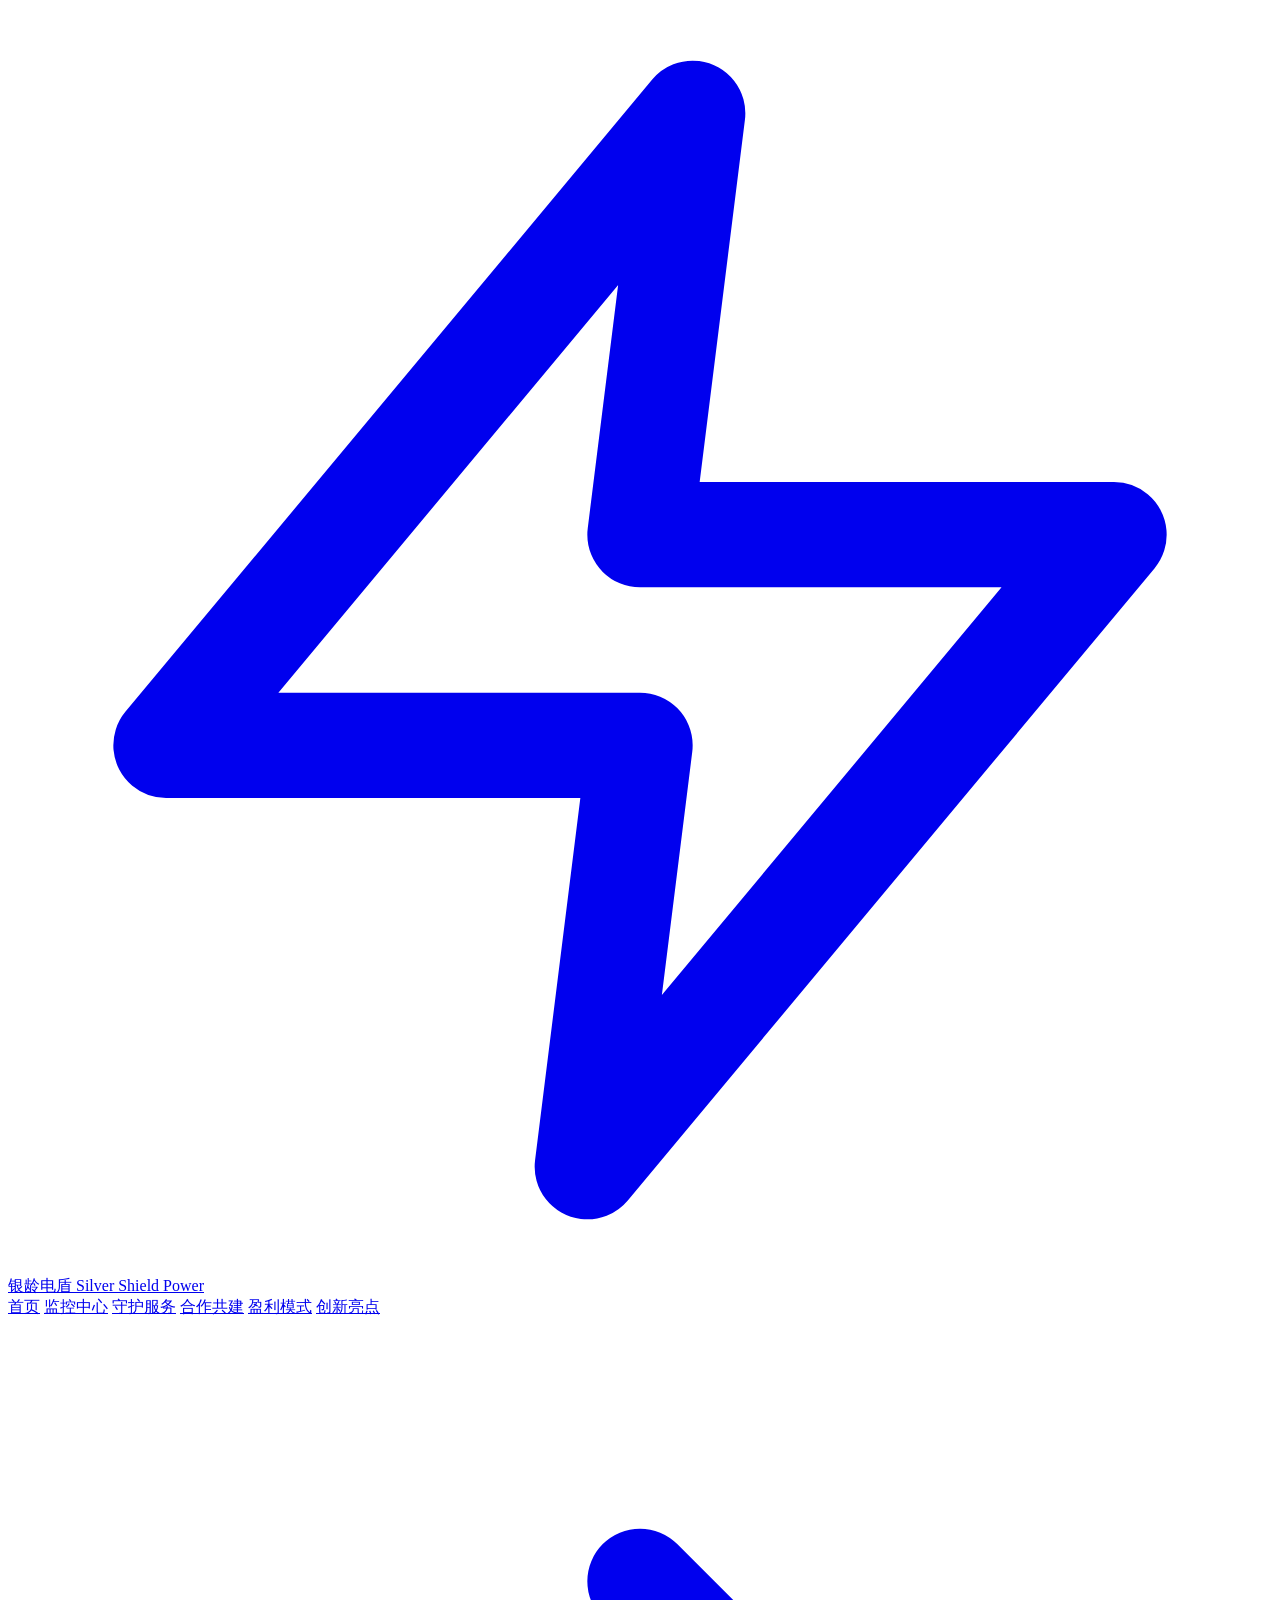
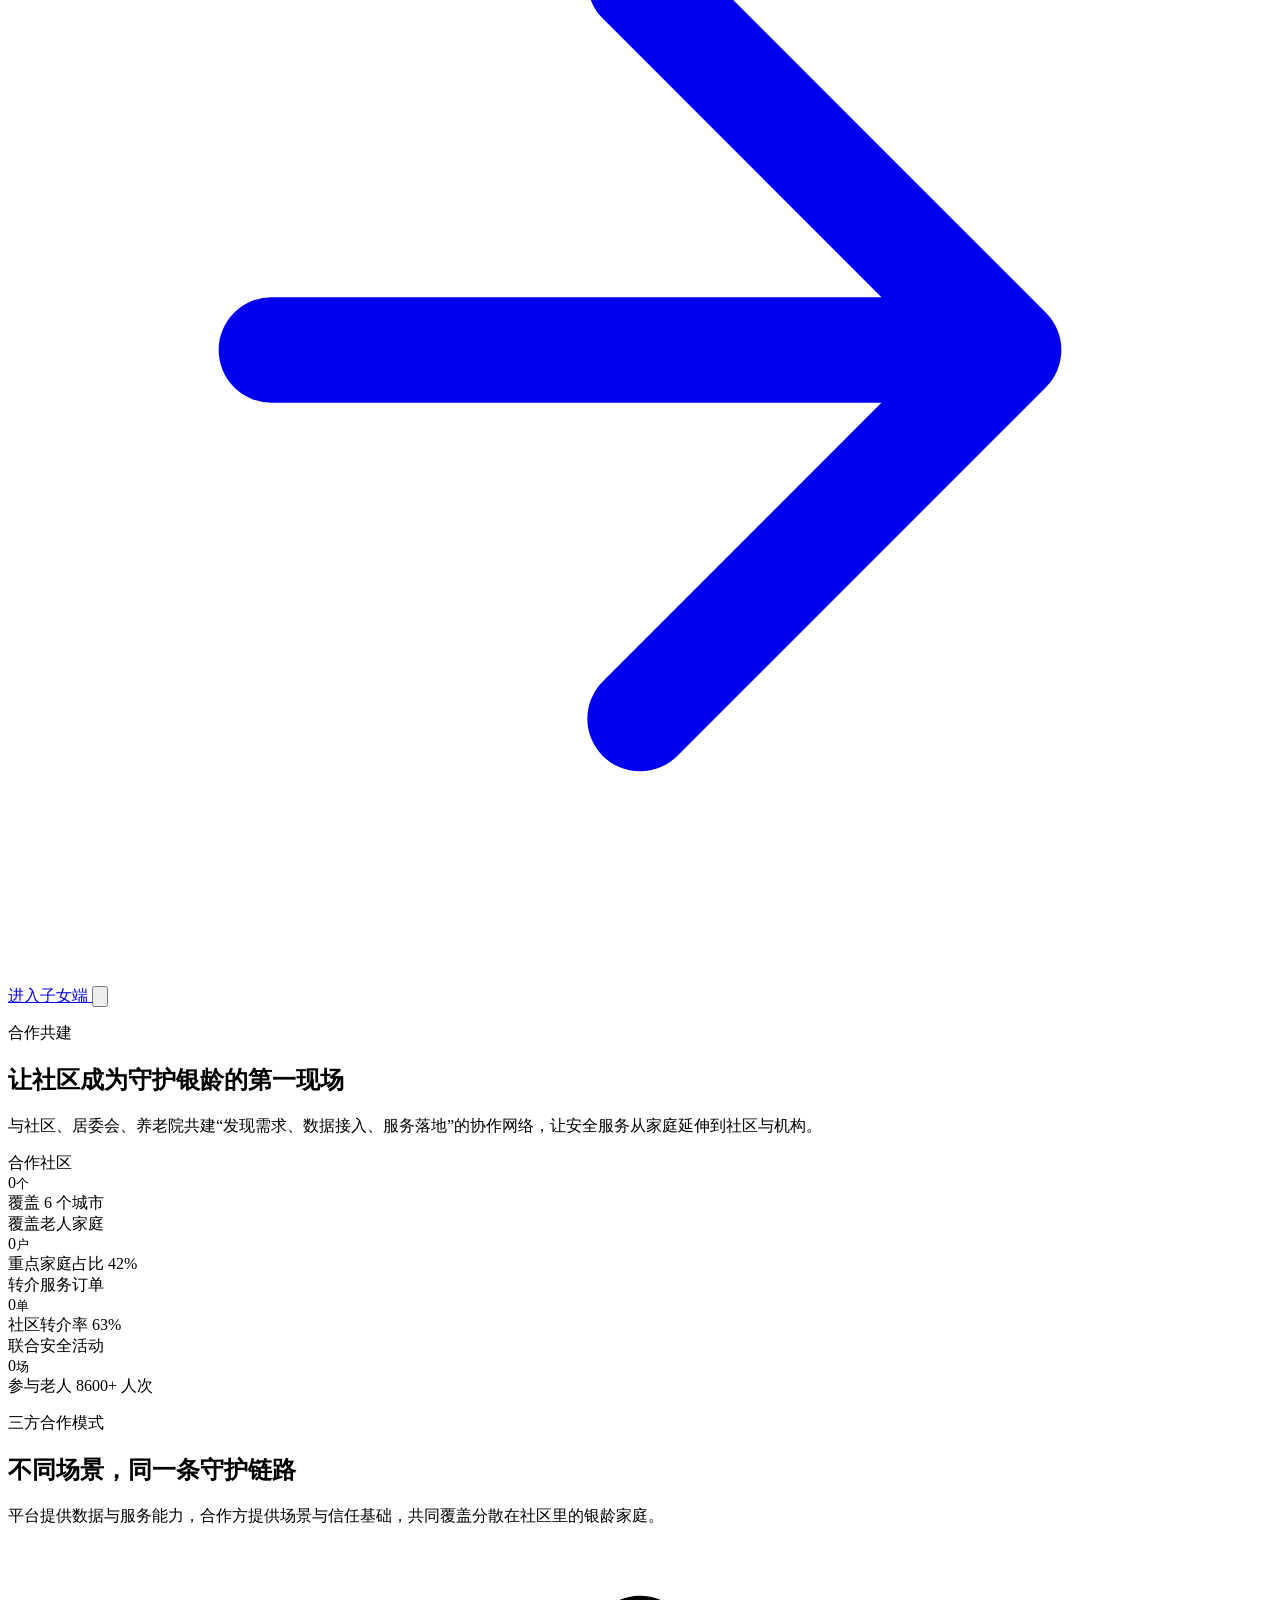
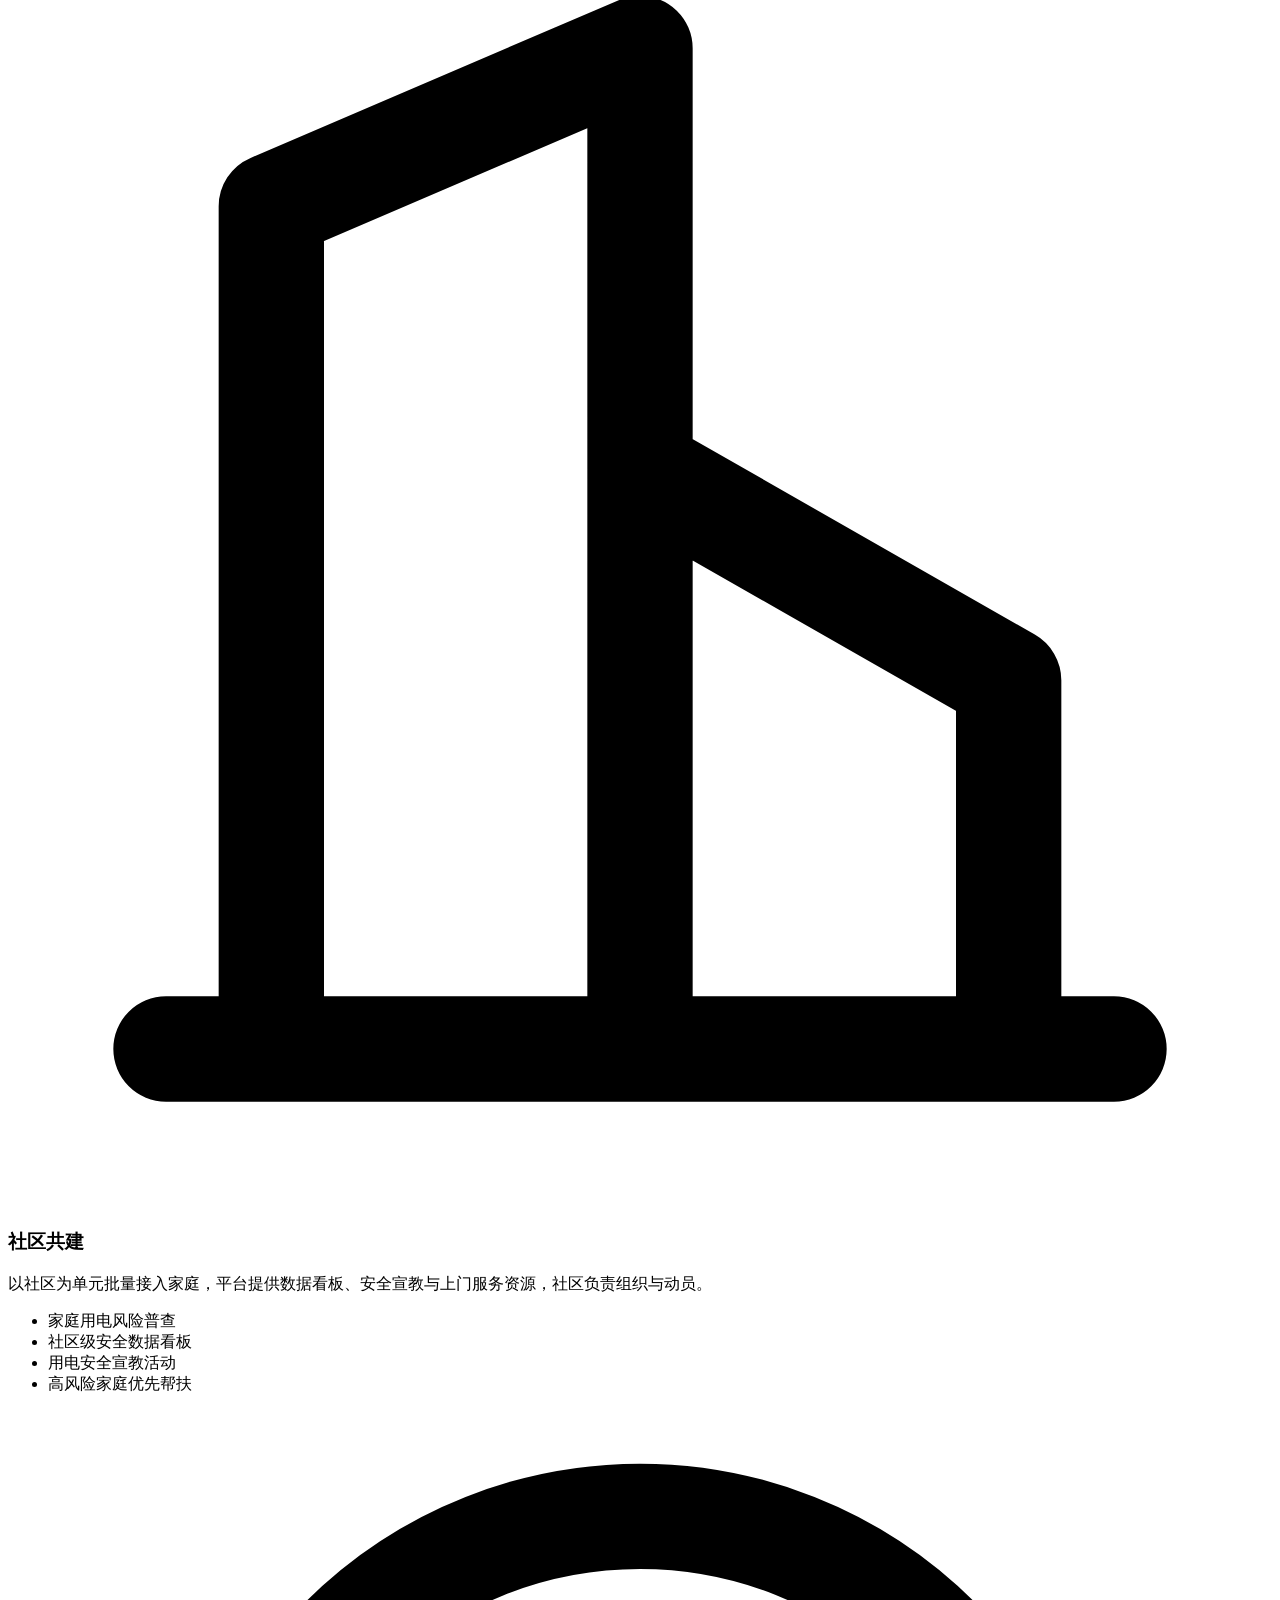
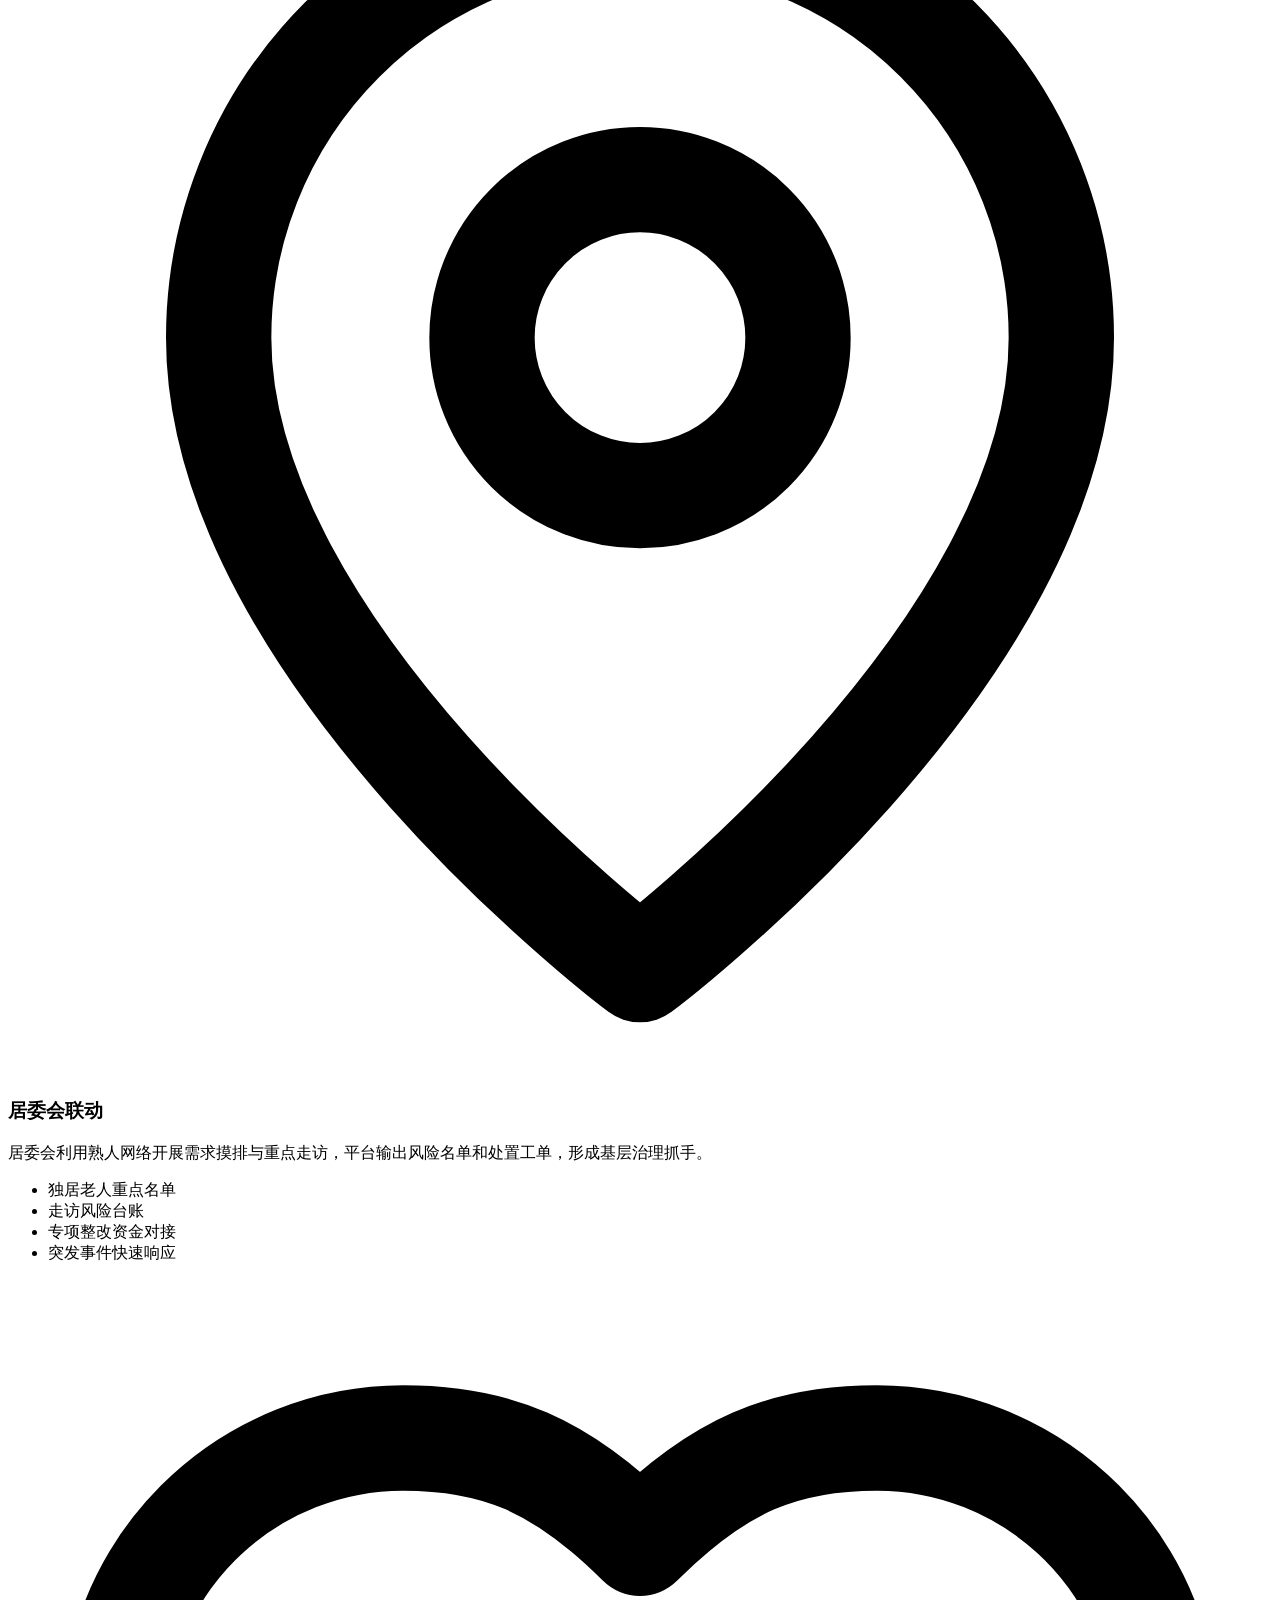
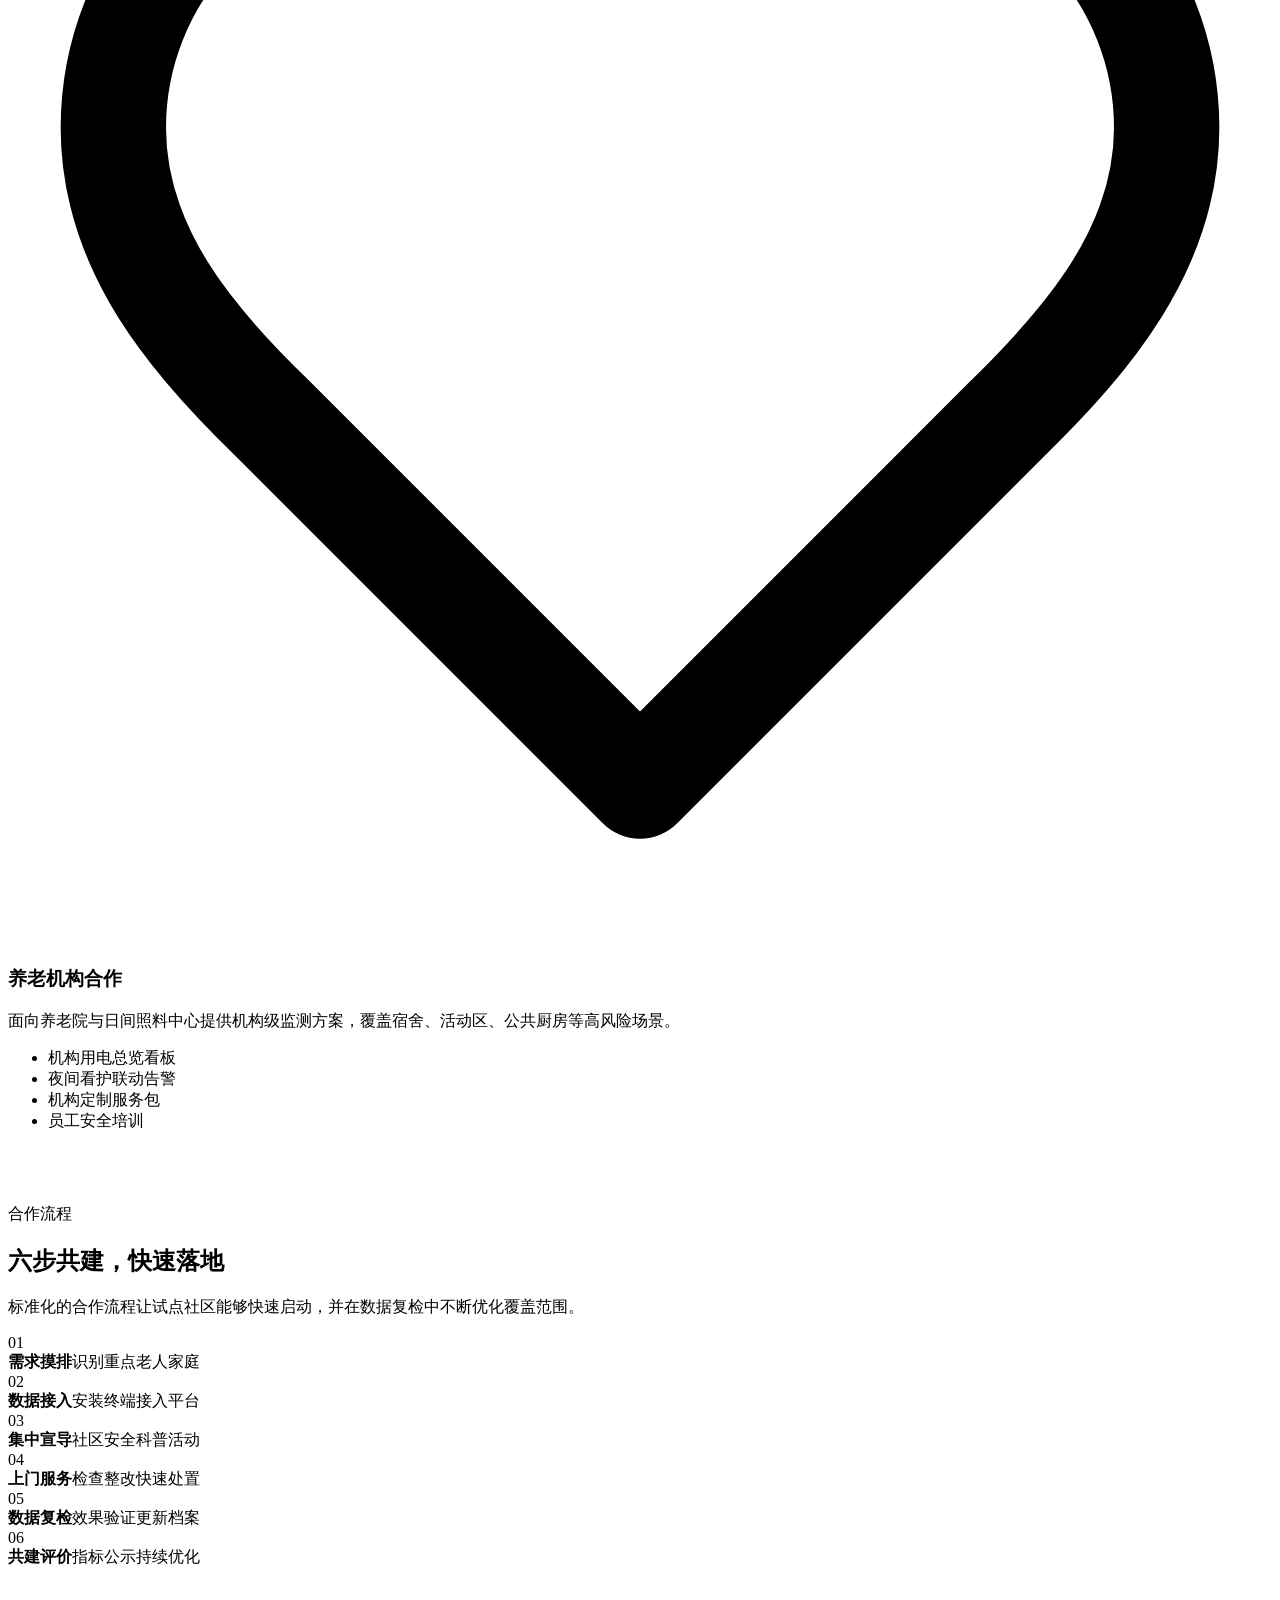
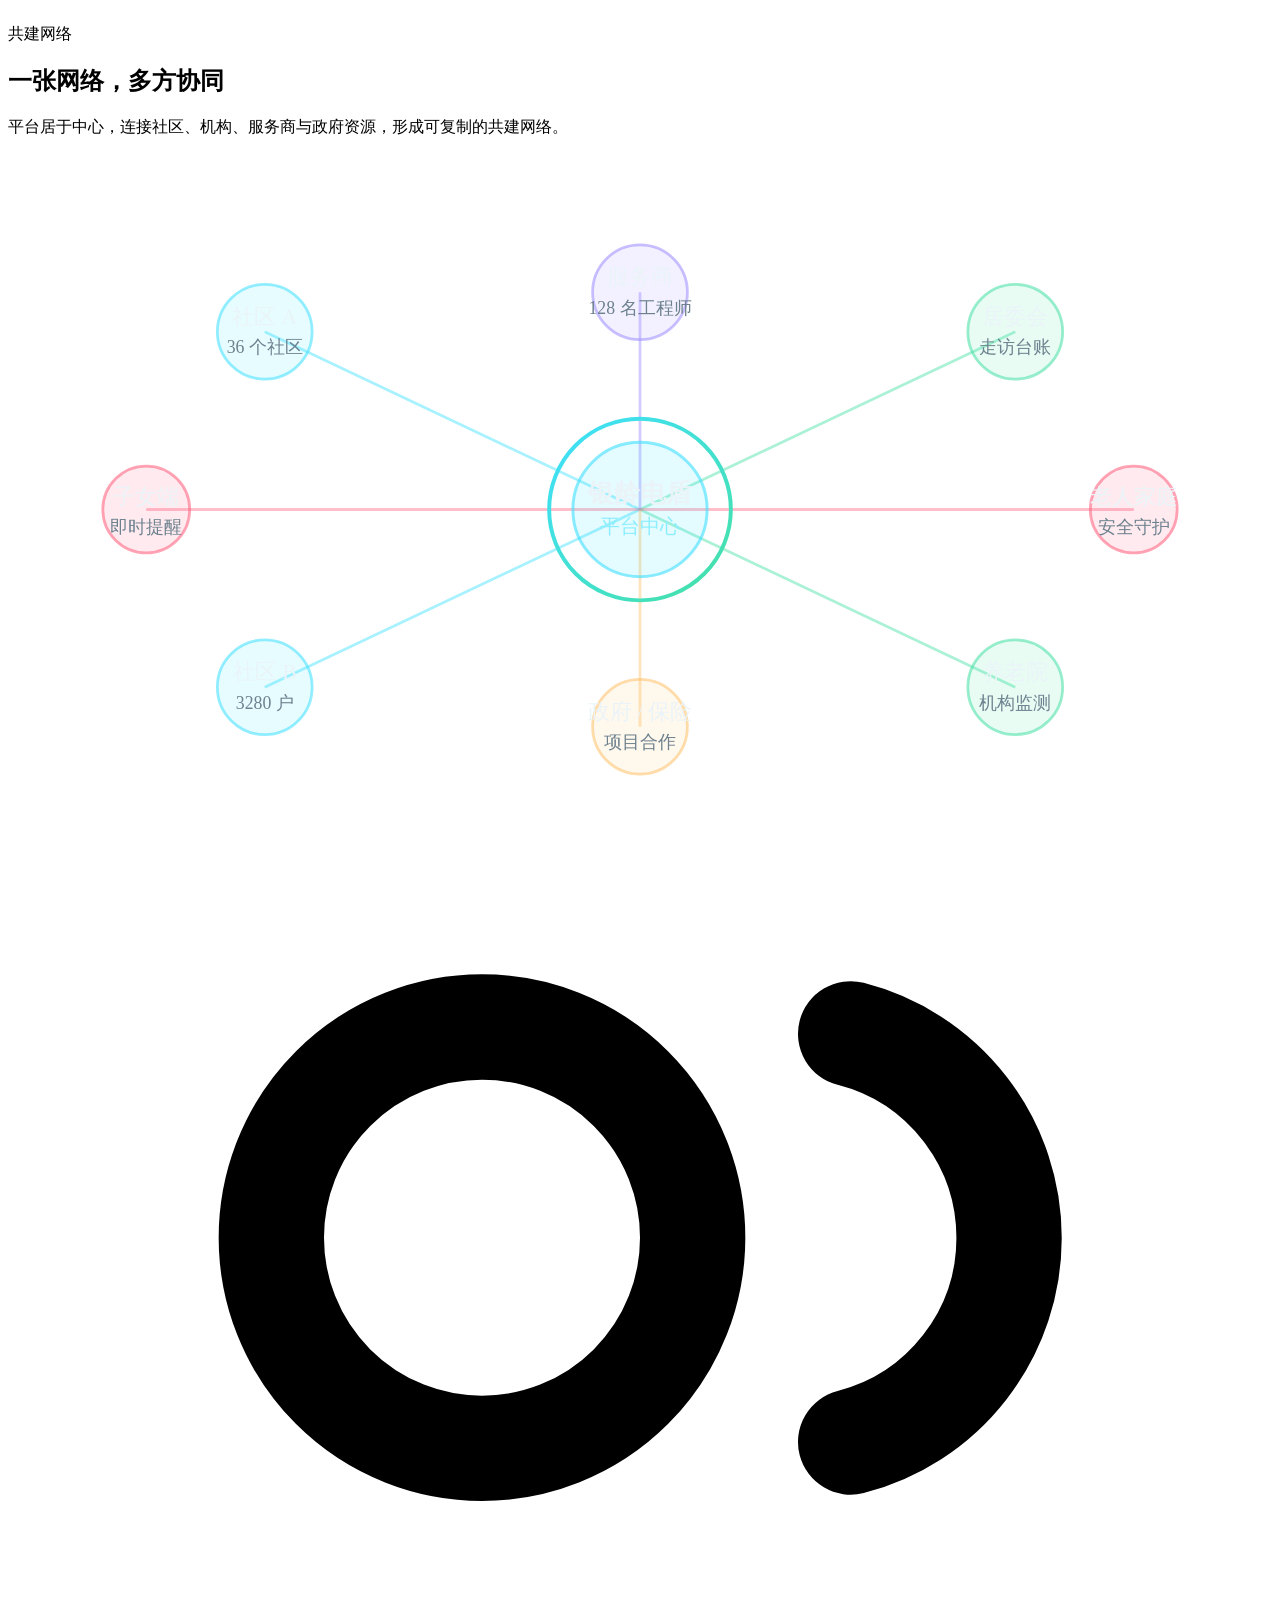
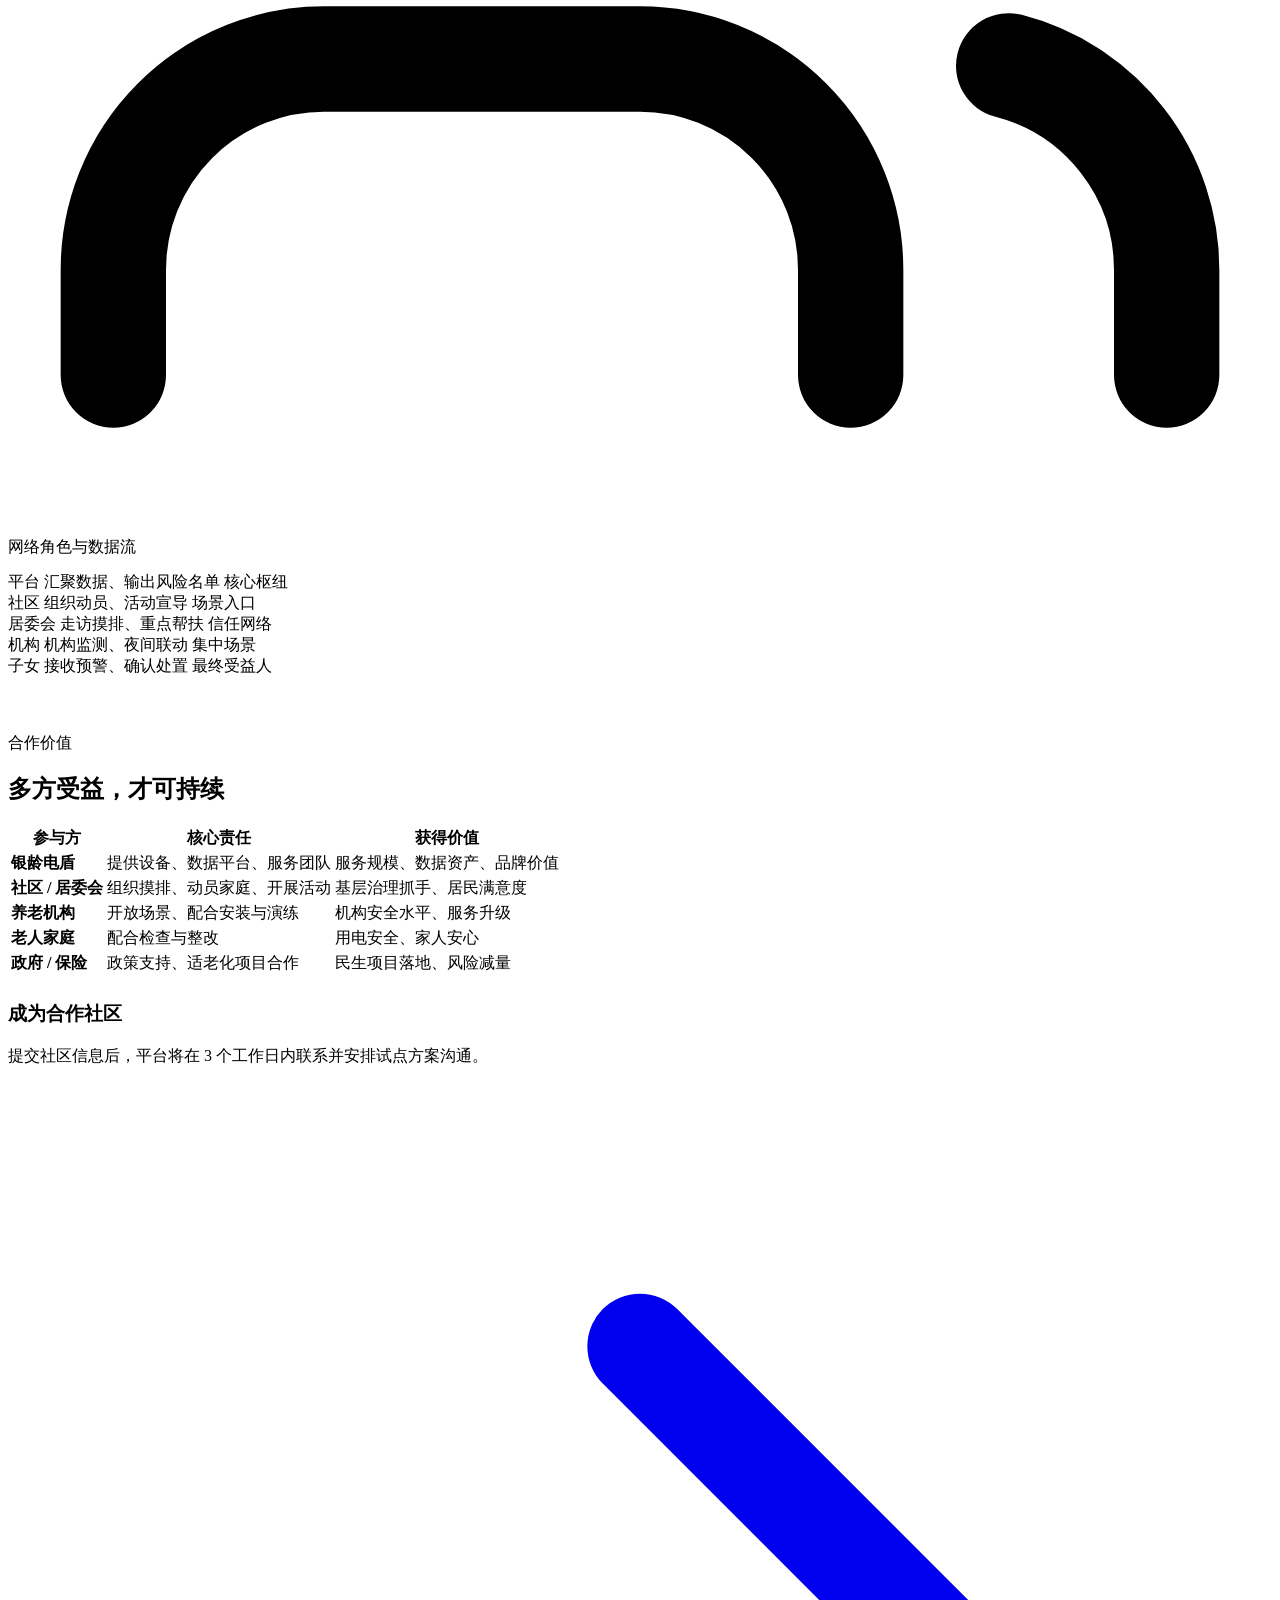
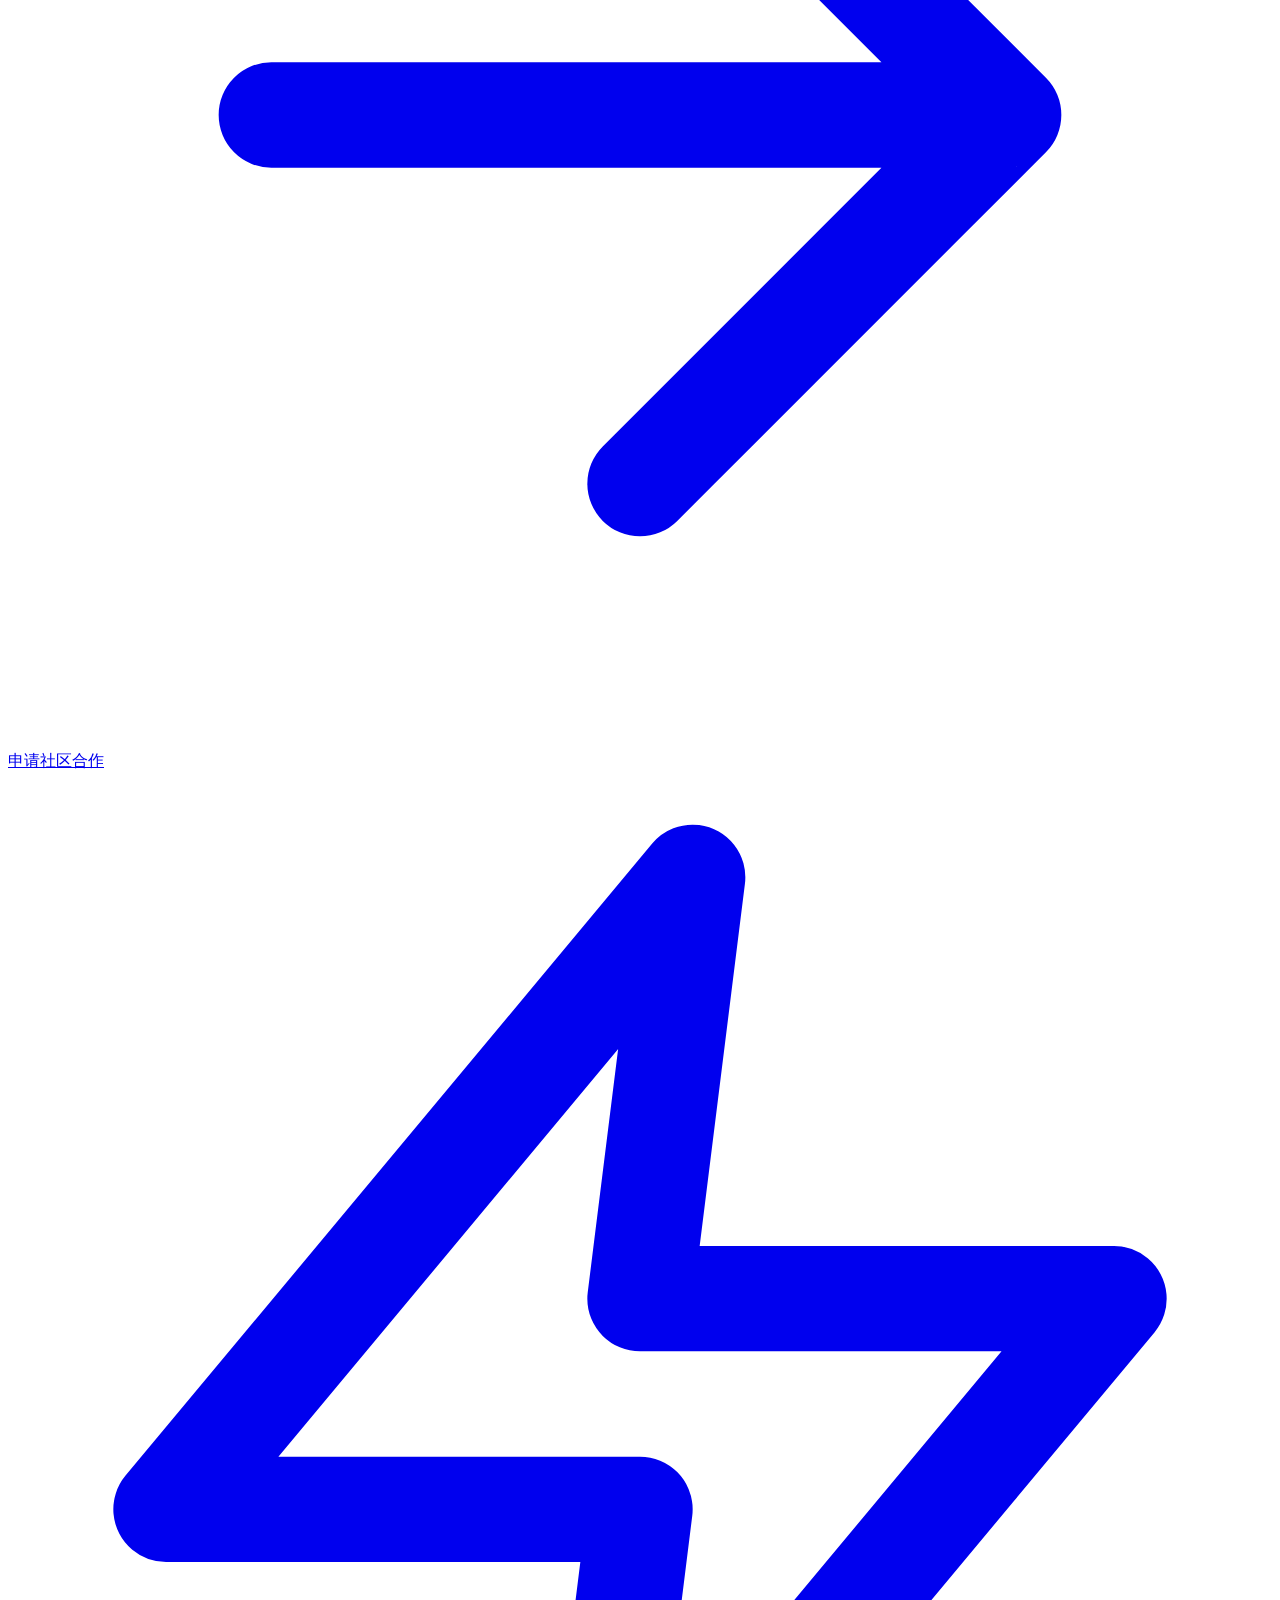
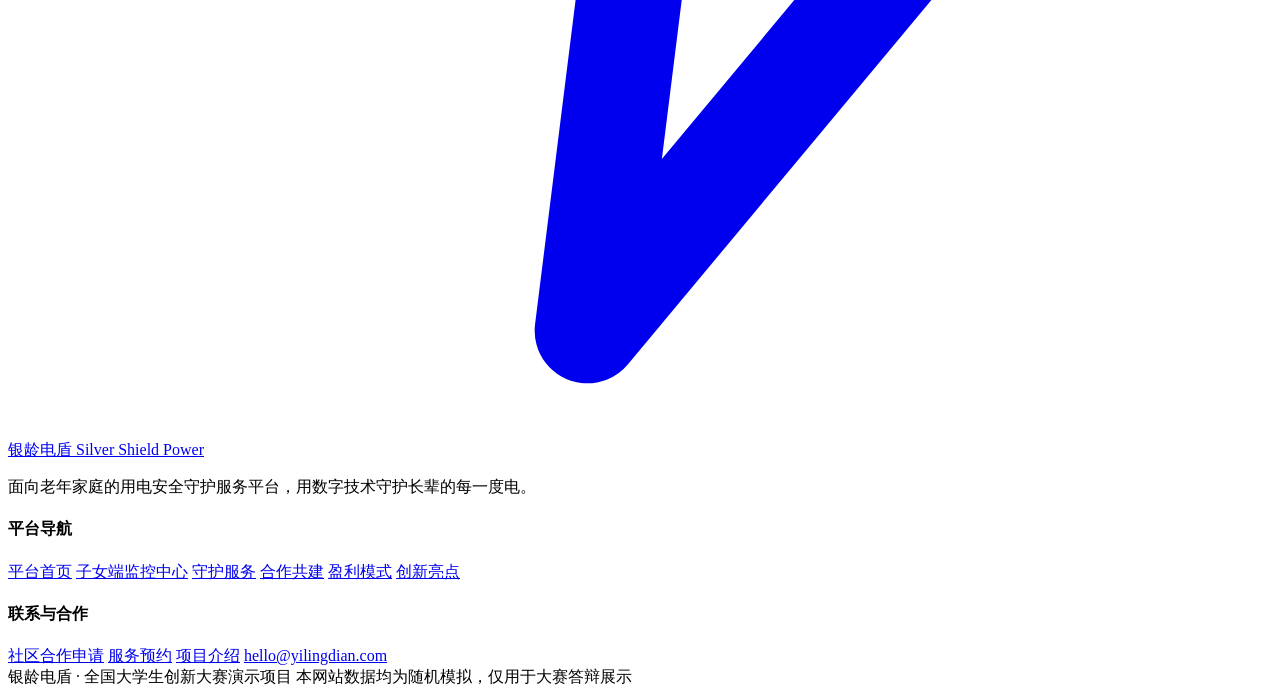
==== cooperation.html @ f5e331e8 "Add files via upload" ====
<!doctype html>
<html lang="zh-CN">
<head>
  <meta charset="utf-8">
  <meta name="viewport" content="width=device-width, initial-scale=1">
  <meta name="description" content="银龄电盾合作共建：与社区、居委会、养老院共建老年家庭用电安全守护网络。">
  <title>合作共建 | 银龄电盾</title>
  <link rel="icon" href="assets/favicon.svg" type="image/svg+xml">
  <link rel="stylesheet" href="assets/css/style.css">
</head>
<body data-page="cooperation">
  <header class="site-header">
    <div class="container header-inner">
      <a class="logo" href="index.html" aria-label="银龄电盾首页">
        <span class="logo-mark">
          <svg viewBox="0 0 24 24" fill="none" stroke="currentColor" stroke-width="2" stroke-linecap="round" stroke-linejoin="round" aria-hidden="true">
            <path d="M13 2 3 14h9l-1 8 10-12h-9l1-8z"/>
          </svg>
        </span>
        <span>
          <span class="logo-name">银龄电盾</span>
          <span class="logo-sub">Silver Shield Power</span>
        </span>
      </a>
      <nav class="main-nav" aria-label="主导航">
        <a class="nav-link" data-nav="home" href="index.html">首页</a>
        <a class="nav-link" data-nav="monitor" href="monitor.html">监控中心</a>
        <a class="nav-link" data-nav="services" href="services.html">守护服务</a>
        <a class="nav-link" data-nav="cooperation" href="cooperation.html">合作共建</a>
        <a class="nav-link" data-nav="profit" href="profit.html">盈利模式</a>
        <a class="nav-link" data-nav="innovation" href="innovation.html">创新亮点</a>
      </nav>
      <a class="btn btn-primary btn-sm header-cta" href="monitor.html">
        <svg viewBox="0 0 24 24" fill="none" stroke="currentColor" stroke-width="2" stroke-linecap="round" stroke-linejoin="round" aria-hidden="true">
          <path d="M5 12h14M12 5l7 7-7 7"/>
        </svg>
        进入子女端
      </a>
      <button class="nav-toggle" aria-label="打开菜单">
        <svg viewBox="0 0 24 24" fill="none" stroke="currentColor" stroke-width="2" stroke-linecap="round" aria-hidden="true">
          <path d="M4 6h16M4 12h16M4 18h16"/>
        </svg>
      </button>
    </div>
  </header>

  <main>
    <section class="page-head">
      <div class="container">
        <p class="eyebrow">合作共建</p>
        <h1>让社区成为守护银龄的第一现场</h1>
        <p class="page-desc">与社区、居委会、养老院共建“发现需求、数据接入、服务落地”的协作网络，让安全服务从家庭延伸到社区与机构。</p>
        <div class="page-stats">
          <div class="metric-card" style="--metric-color:#3fe0ff">
            <div class="metric-label">合作社区</div>
            <div class="metric-value"><span data-count="36">0</span><small>个</small></div>
            <div class="metric-trend">覆盖 6 个城市</div>
          </div>
          <div class="metric-card" style="--metric-color:#46e0a4">
            <div class="metric-label">覆盖老人家庭</div>
            <div class="metric-value"><span data-count="3280">0</span><small>户</small></div>
            <div class="metric-trend">重点家庭占比 42%</div>
          </div>
          <div class="metric-card" style="--metric-color:#ffc26b">
            <div class="metric-label">转介服务订单</div>
            <div class="metric-value"><span data-count="412">0</span><small>单</small></div>
            <div class="metric-trend">社区转介率 63%</div>
          </div>
          <div class="metric-card" style="--metric-color:#9d8cff">
            <div class="metric-label">联合安全活动</div>
            <div class="metric-value"><span data-count="128">0</span><small>场</small></div>
            <div class="metric-trend">参与老人 8600+ 人次</div>
          </div>
        </div>
      </div>
    </section>

    <section class="section">
      <div class="container">
        <div class="section-head">
          <p class="eyebrow">三方合作模式</p>
          <h2>不同场景，同一条守护链路</h2>
          <p class="section-desc">平台提供数据与服务能力，合作方提供场景与信任基础，共同覆盖分散在社区里的银龄家庭。</p>
        </div>
        <div class="grid grid-3">
          <div class="coop-card">
            <div class="coop-ic">
              <svg viewBox="0 0 24 24" fill="none" stroke="currentColor" stroke-width="2" stroke-linecap="round" stroke-linejoin="round" aria-hidden="true">
                <path d="M3 21h18M5 21V5l7-3v19M12 21V10l7 4v7"/>
              </svg>
            </div>
            <h3>社区共建</h3>
            <p>以社区为单元批量接入家庭，平台提供数据看板、安全宣教与上门服务资源，社区负责组织与动员。</p>
            <ul>
              <li>家庭用电风险普查</li>
              <li>社区级安全数据看板</li>
              <li>用电安全宣教活动</li>
              <li>高风险家庭优先帮扶</li>
            </ul>
          </div>
          <div class="coop-card">
            <div class="coop-ic">
              <svg viewBox="0 0 24 24" fill="none" stroke="currentColor" stroke-width="2" stroke-linecap="round" stroke-linejoin="round" aria-hidden="true">
                <path d="M20 10c0 6-8 12-8 12s-8-6-8-12a8 8 0 0 1 16 0z"/>
                <circle cx="12" cy="10" r="3"/>
              </svg>
            </div>
            <h3>居委会联动</h3>
            <p>居委会利用熟人网络开展需求摸排与重点走访，平台输出风险名单和处置工单，形成基层治理抓手。</p>
            <ul>
              <li>独居老人重点名单</li>
              <li>走访风险台账</li>
              <li>专项整改资金对接</li>
              <li>突发事件快速响应</li>
            </ul>
          </div>
          <div class="coop-card">
            <div class="coop-ic">
              <svg viewBox="0 0 24 24" fill="none" stroke="currentColor" stroke-width="2" stroke-linecap="round" stroke-linejoin="round" aria-hidden="true">
                <path d="M19 14c1.49-1.46 3-3.21 3-5.5A5.5 5.5 0 0 0 16.5 3c-1.76 0-3 .5-4.5 2-1.5-1.5-2.74-2-4.5-2A5.5 5.5 0 0 0 2 8.5c0 2.3 1.5 4.05 3 5.5l7 7Z"/>
              </svg>
            </div>
            <h3>养老机构合作</h3>
            <p>面向养老院与日间照料中心提供机构级监测方案，覆盖宿舍、活动区、公共厨房等高风险场景。</p>
            <ul>
              <li>机构用电总览看板</li>
              <li>夜间看护联动告警</li>
              <li>机构定制服务包</li>
              <li>员工安全培训</li>
            </ul>
          </div>
        </div>
      </div>
    </section>

    <section class="section" style="padding-top:40px">
      <div class="container">
        <div class="section-head">
          <p class="eyebrow">合作流程</p>
          <h2>六步共建，快速落地</h2>
          <p class="section-desc">标准化的合作流程让试点社区能够快速启动，并在数据复检中不断优化覆盖范围。</p>
        </div>
        <div class="flow">
          <div class="flow-step"><div class="flow-num">01</div><strong>需求摸排</strong><span>识别重点老人家庭</span></div>
          <div class="flow-step"><div class="flow-num">02</div><strong>数据接入</strong><span>安装终端接入平台</span></div>
          <div class="flow-step"><div class="flow-num">03</div><strong>集中宣导</strong><span>社区安全科普活动</span></div>
          <div class="flow-step"><div class="flow-num">04</div><strong>上门服务</strong><span>检查整改快速处置</span></div>
          <div class="flow-step"><div class="flow-num">05</div><strong>数据复检</strong><span>效果验证更新档案</span></div>
          <div class="flow-step"><div class="flow-num">06</div><strong>共建评价</strong><span>指标公示持续优化</span></div>
        </div>
      </div>
    </section>

    <section class="section" style="padding-top:40px">
      <div class="container">
        <div class="section-head">
          <p class="eyebrow">共建网络</p>
          <h2>一张网络，多方协同</h2>
          <p class="section-desc">平台居于中心，连接社区、机构、服务商与政府资源，形成可复制的共建网络。</p>
        </div>
        <div class="grid grid-2">
          <div class="panel">
            <svg class="network-svg" viewBox="0 0 640 360" role="img" aria-label="共建网络结构图">
              <defs>
                <linearGradient id="netg" x1="0" y1="0" x2="1" y2="1">
                  <stop offset="0" stop-color="#3fe0ff"/>
                  <stop offset="1" stop-color="#46e0a4"/>
                </linearGradient>
              </defs>
              <path class="circuit-line" d="M320 180 L130 90" stroke="rgba(63,224,255,0.45)" stroke-width="1.4" fill="none"/>
              <path class="circuit-line" d="M320 180 L130 270" stroke="rgba(63,224,255,0.45)" stroke-width="1.4" fill="none"/>
              <path class="circuit-line" d="M320 180 L510 90" stroke="rgba(70,224,164,0.45)" stroke-width="1.4" fill="none"/>
              <path class="circuit-line" d="M320 180 L510 270" stroke="rgba(70,224,164,0.45)" stroke-width="1.4" fill="none"/>
              <path class="circuit-line" d="M320 180 L320 70" stroke="rgba(157,140,255,0.45)" stroke-width="1.4" fill="none"/>
              <path class="circuit-line" d="M320 180 L320 290" stroke="rgba(255,194,107,0.45)" stroke-width="1.4" fill="none"/>
              <path class="circuit-line" d="M320 180 L70 180" stroke="rgba(255,92,122,0.4)" stroke-width="1.4" fill="none"/>
              <path class="circuit-line" d="M320 180 L570 180" stroke="rgba(255,92,122,0.4)" stroke-width="1.4" fill="none"/>

              <g class="network-node">
                <circle cx="320" cy="180" r="46" fill="none" stroke="url(#netg)" stroke-width="2"/>
                <circle cx="320" cy="180" r="34" fill="rgba(63,224,255,0.14)" stroke="rgba(63,224,255,0.6)" stroke-width="1.5"/>
                <text x="320" y="176" text-anchor="middle" fill="#eaf4f8" font-size="13" font-weight="700">银龄电盾</text>
                <text x="320" y="192" text-anchor="middle" fill="#8ceeff" font-size="10">平台中心</text>
              </g>

              <g class="network-node">
                <circle cx="130" cy="90" r="24" fill="rgba(63,224,255,0.12)" stroke="rgba(63,224,255,0.55)" stroke-width="1.4"/>
                <text x="130" y="86" text-anchor="middle" fill="#eaf4f8" font-size="11">社区 A</text>
                <text x="130" y="101" text-anchor="middle" fill="#6d818e" font-size="9">36 个社区</text>
              </g>
              <g class="network-node">
                <circle cx="130" cy="270" r="24" fill="rgba(63,224,255,0.12)" stroke="rgba(63,224,255,0.55)" stroke-width="1.4"/>
                <text x="130" y="266" text-anchor="middle" fill="#eaf4f8" font-size="11">社区 B</text>
                <text x="130" y="281" text-anchor="middle" fill="#6d818e" font-size="9">3280 户</text>
              </g>
              <g class="network-node">
                <circle cx="510" cy="90" r="24" fill="rgba(70,224,164,0.12)" stroke="rgba(70,224,164,0.55)" stroke-width="1.4"/>
                <text x="510" y="86" text-anchor="middle" fill="#eaf4f8" font-size="11">居委会</text>
                <text x="510" y="101" text-anchor="middle" fill="#6d818e" font-size="9">走访台账</text>
              </g>
              <g class="network-node">
                <circle cx="510" cy="270" r="24" fill="rgba(70,224,164,0.12)" stroke="rgba(70,224,164,0.55)" stroke-width="1.4"/>
                <text x="510" y="266" text-anchor="middle" fill="#eaf4f8" font-size="11">养老院</text>
                <text x="510" y="281" text-anchor="middle" fill="#6d818e" font-size="9">机构监测</text>
              </g>
              <g class="network-node">
                <circle cx="320" cy="70" r="24" fill="rgba(157,140,255,0.12)" stroke="rgba(157,140,255,0.55)" stroke-width="1.4"/>
                <text x="320" y="66" text-anchor="middle" fill="#eaf4f8" font-size="11">服务商</text>
                <text x="320" y="81" text-anchor="middle" fill="#6d818e" font-size="9">128 名工程师</text>
              </g>
              <g class="network-node">
                <circle cx="320" cy="290" r="24" fill="rgba(255,194,107,0.12)" stroke="rgba(255,194,107,0.55)" stroke-width="1.4"/>
                <text x="320" y="286" text-anchor="middle" fill="#eaf4f8" font-size="11">政府 / 保险</text>
                <text x="320" y="301" text-anchor="middle" fill="#6d818e" font-size="9">项目合作</text>
              </g>
              <g class="network-node">
                <circle cx="70" cy="180" r="22" fill="rgba(255,92,122,0.12)" stroke="rgba(255,92,122,0.55)" stroke-width="1.4"/>
                <text x="70" y="177" text-anchor="middle" fill="#eaf4f8" font-size="11">子女端</text>
                <text x="70" y="192" text-anchor="middle" fill="#6d818e" font-size="9">即时提醒</text>
              </g>
              <g class="network-node">
                <circle cx="570" cy="180" r="22" fill="rgba(255,92,122,0.12)" stroke="rgba(255,92,122,0.55)" stroke-width="1.4"/>
                <text x="570" y="177" text-anchor="middle" fill="#eaf4f8" font-size="11">老人家庭</text>
                <text x="570" y="192" text-anchor="middle" fill="#6d818e" font-size="9">安全守护</text>
              </g>
            </svg>
          </div>
          <div class="panel">
            <div class="panel-title">
              <svg viewBox="0 0 24 24" fill="none" stroke="currentColor" stroke-width="2" stroke-linecap="round" stroke-linejoin="round" aria-hidden="true">
                <path d="M16 21v-2a4 4 0 0 0-4-4H6a4 4 0 0 0-4 4v2"/>
                <circle cx="9" cy="7" r="4"/>
                <path d="M22 21v-2a4 4 0 0 0-3-3.87"/>
                <path d="M16 3.13a4 4 0 0 1 0 7.75"/>
              </svg>
              网络角色与数据流
            </div>
            <div class="status-list" style="margin-top:14px">
              <div class="status-item">
                <span class="badge badge-cyan">平台</span>
                <span class="status-name">汇聚数据、输出风险名单</span>
                <span class="status-meta">核心枢纽</span>
              </div>
              <div class="status-item">
                <span class="badge badge-green">社区</span>
                <span class="status-name">组织动员、活动宣导</span>
                <span class="status-meta">场景入口</span>
              </div>
              <div class="status-item">
                <span class="badge badge-amber">居委会</span>
                <span class="status-name">走访摸排、重点帮扶</span>
                <span class="status-meta">信任网络</span>
              </div>
              <div class="status-item">
                <span class="badge badge-violet">机构</span>
                <span class="status-name">机构监测、夜间联动</span>
                <span class="status-meta">集中场景</span>
              </div>
              <div class="status-item">
                <span class="badge badge-red">子女</span>
                <span class="status-name">接收预警、确认处置</span>
                <span class="status-meta">最终受益人</span>
              </div>
            </div>
          </div>
        </div>
      </div>
    </section>

    <section class="section" style="padding-top:40px">
      <div class="container">
        <div class="section-head">
          <p class="eyebrow">合作价值</p>
          <h2>多方受益，才可持续</h2>
        </div>
        <div class="panel" style="padding:0">
          <table class="data-table">
            <thead>
              <tr>
                <th>参与方</th>
                <th>核心责任</th>
                <th>获得价值</th>
              </tr>
            </thead>
            <tbody>
              <tr>
                <td><strong>银龄电盾</strong></td>
                <td>提供设备、数据平台、服务团队</td>
                <td>服务规模、数据资产、品牌价值</td>
              </tr>
              <tr>
                <td><strong>社区 / 居委会</strong></td>
                <td>组织摸排、动员家庭、开展活动</td>
                <td>基层治理抓手、居民满意度</td>
              </tr>
              <tr>
                <td><strong>养老机构</strong></td>
                <td>开放场景、配合安装与演练</td>
                <td>机构安全水平、服务升级</td>
              </tr>
              <tr>
                <td><strong>老人家庭</strong></td>
                <td>配合检查与整改</td>
                <td>用电安全、家人安心</td>
              </tr>
              <tr>
                <td><strong>政府 / 保险</strong></td>
                <td>政策支持、适老化项目合作</td>
                <td>民生项目落地、风险减量</td>
              </tr>
            </tbody>
          </table>
        </div>
        <div class="ticket-box" style="margin-top:24px">
          <h3>成为合作社区</h3>
          <p>提交社区信息后，平台将在 3 个工作日内联系并安排试点方案沟通。</p>
          <a class="btn btn-primary btn-sm" href="mailto:hello@yilingdian.com">
            <svg viewBox="0 0 24 24" fill="none" stroke="currentColor" stroke-width="2" stroke-linecap="round" stroke-linejoin="round" aria-hidden="true">
              <path d="M5 12h14M12 5l7 7-7 7"/>
            </svg>
            申请社区合作
          </a>
        </div>
      </div>
    </section>
  </main>

  <footer class="site-footer">
    <div class="container">
      <div class="footer-inner">
        <div class="footer-brand">
          <a class="logo" href="index.html">
            <span class="logo-mark">
              <svg viewBox="0 0 24 24" fill="none" stroke="currentColor" stroke-width="2" stroke-linecap="round" stroke-linejoin="round" aria-hidden="true">
                <path d="M13 2 3 14h9l-1 8 10-12h-9l1-8z"/>
              </svg>
            </span>
            <span>
              <span class="logo-name">银龄电盾</span>
              <span class="logo-sub">Silver Shield Power</span>
            </span>
          </a>
          <p>面向老年家庭的用电安全守护服务平台，用数字技术守护长辈的每一度电。</p>
        </div>
        <div class="footer-col">
          <h4>平台导航</h4>
          <a href="index.html">平台首页</a>
          <a href="monitor.html">子女端监控中心</a>
          <a href="services.html">守护服务</a>
          <a href="cooperation.html">合作共建</a>
          <a href="profit.html">盈利模式</a>
          <a href="innovation.html">创新亮点</a>
        </div>
        <div class="footer-col">
          <h4>联系与合作</h4>
          <a href="cooperation.html">社区合作申请</a>
          <a href="services.html">服务预约</a>
          <a href="innovation.html">项目介绍</a>
          <a href="mailto:hello@yilingdian.com">hello@yilingdian.com</a>
        </div>
      </div>
      <div class="footer-bottom">
        <span>银龄电盾 · 全国大学生创新大赛演示项目</span>
        <span>本网站数据均为随机模拟，仅用于大赛答辩展示</span>
      </div>
    </div>
  </footer>

  <script src="assets/js/main.js"></script>
  <script src="assets/js/cooperation.js"></script>
</body>
</html>
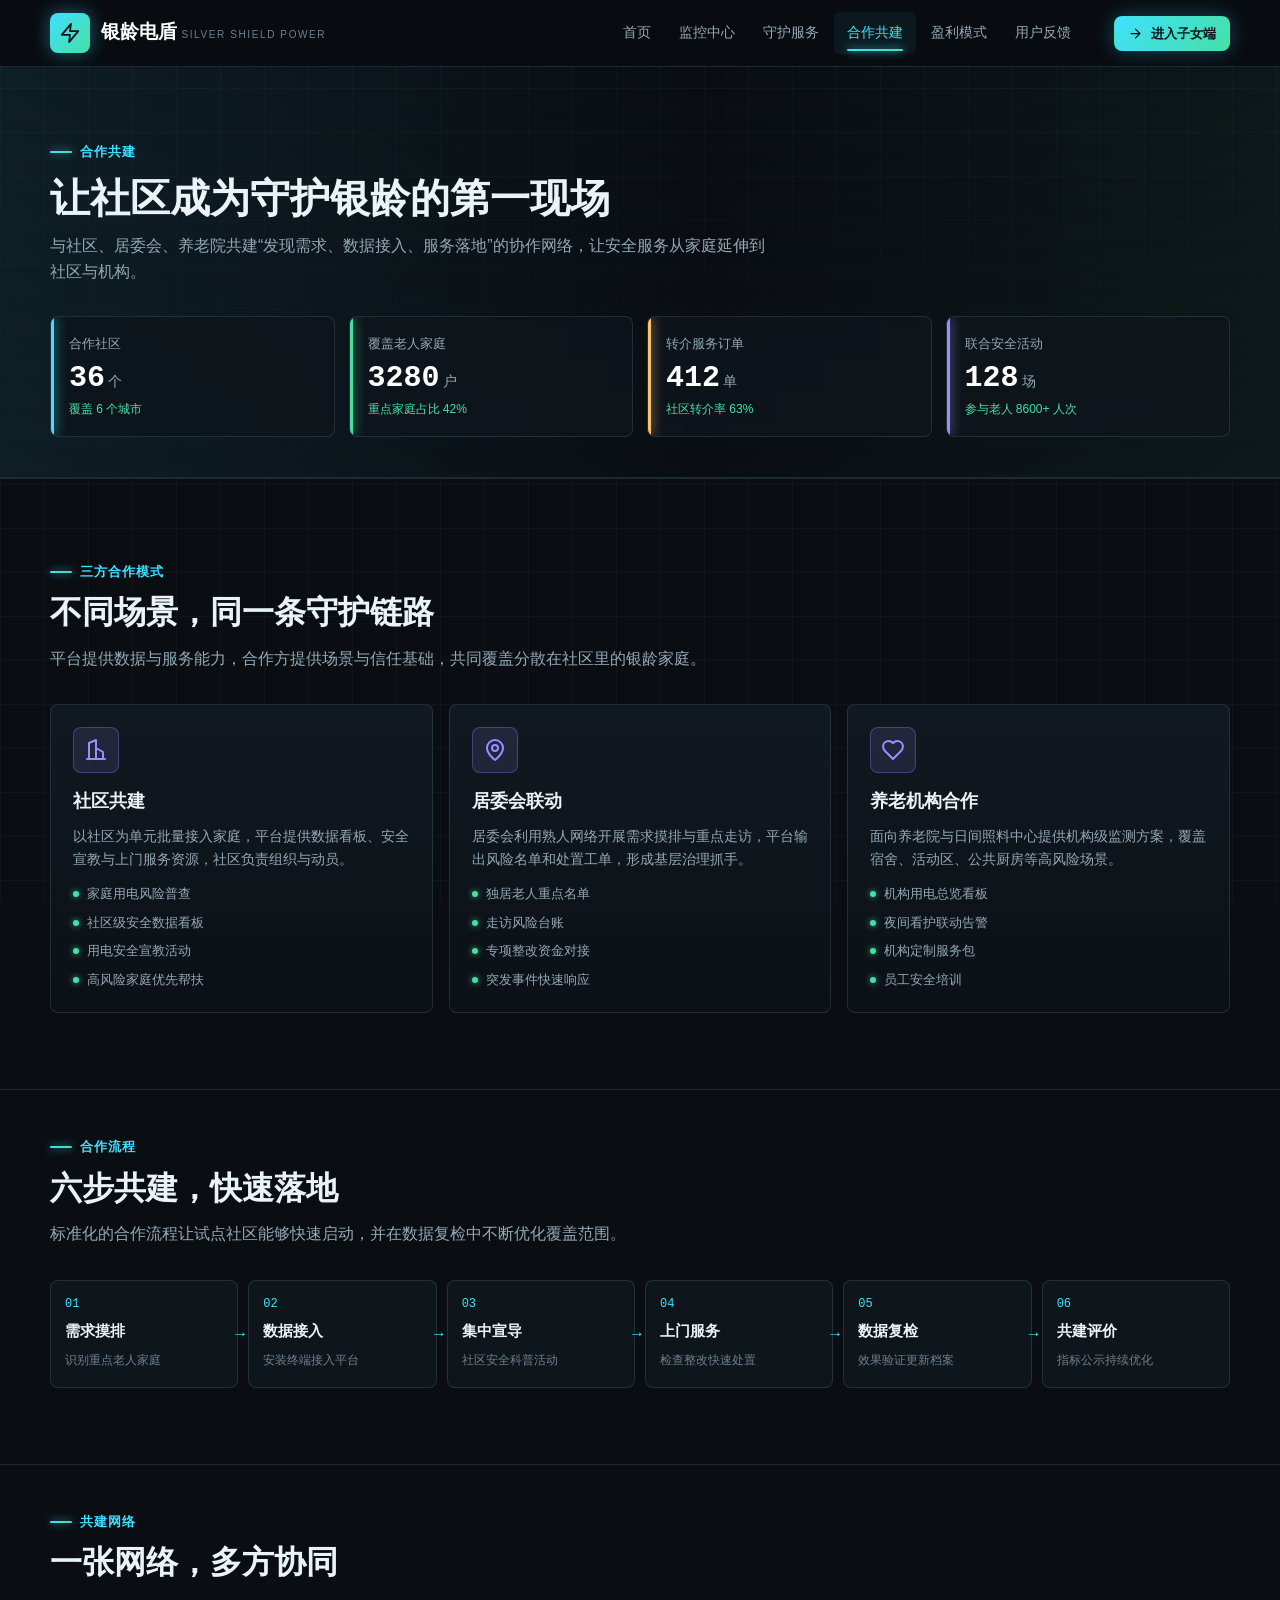
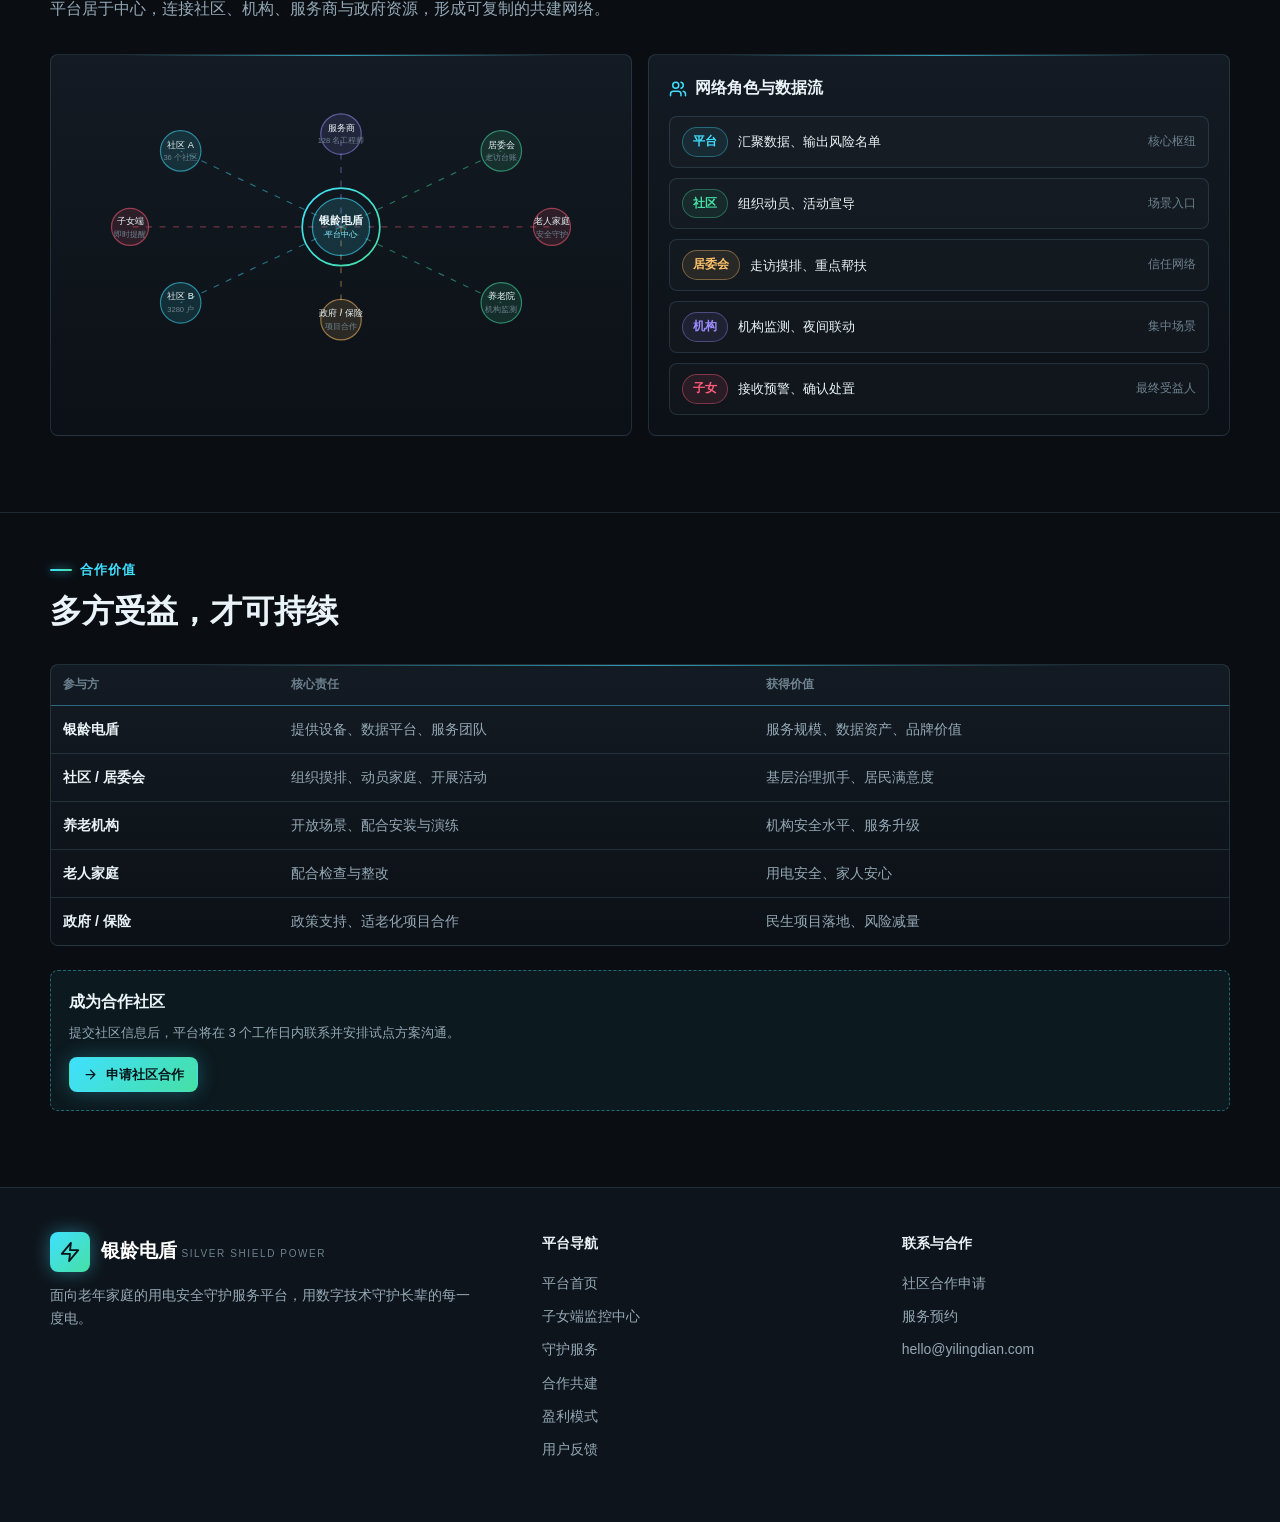
==== commit a39523e7: "Add files via upload" ====
--- a/cooperation.html
+++ b/cooperation.html
@@ -28,7 +28,7 @@
         <a class="nav-link" data-nav="services" href="services.html">守护服务</a>
         <a class="nav-link" data-nav="cooperation" href="cooperation.html">合作共建</a>
         <a class="nav-link" data-nav="profit" href="profit.html">盈利模式</a>
-        <a class="nav-link" data-nav="innovation" href="innovation.html">创新亮点</a>
+        <a class="nav-link" data-nav="feedback" href="feedback.html">用户反馈</a>
       </nav>
       <a class="btn btn-primary btn-sm header-cta" href="monitor.html">
         <svg viewBox="0 0 24 24" fill="none" stroke="currentColor" stroke-width="2" stroke-linecap="round" stroke-linejoin="round" aria-hidden="true">
@@ -349,19 +349,14 @@
           <a href="services.html">守护服务</a>
           <a href="cooperation.html">合作共建</a>
           <a href="profit.html">盈利模式</a>
-          <a href="innovation.html">创新亮点</a>
+          <a href="feedback.html">用户反馈</a>
         </div>
         <div class="footer-col">
           <h4>联系与合作</h4>
           <a href="cooperation.html">社区合作申请</a>
           <a href="services.html">服务预约</a>
-          <a href="innovation.html">项目介绍</a>
           <a href="mailto:hello@yilingdian.com">hello@yilingdian.com</a>
         </div>
-      </div>
-      <div class="footer-bottom">
-        <span>银龄电盾 · 全国大学生创新大赛演示项目</span>
-        <span>本网站数据均为随机模拟，仅用于大赛答辩展示</span>
       </div>
     </div>
   </footer>
--- a/assets/css/style.css
+++ b/assets/css/style.css
@@ -0,0 +1,1835 @@
+:root {
+  --bg: #0a0e13;
+  --bg-2: #0e141b;
+  --panel: #111922;
+  --panel-2: #0d141b;
+  --line: rgba(139, 190, 214, 0.16);
+  --line-strong: rgba(82, 214, 255, 0.42);
+  --text: #eaf4f8;
+  --muted: #94a8b5;
+  --dim: #6d818e;
+  --cyan: #3fe0ff;
+  --cyan-soft: #8ceeff;
+  --green: #46e0a4;
+  --amber: #ffc26b;
+  --orange: #ff9b5c;
+  --red: #ff5c7a;
+  --violet: #9d8cff;
+  --font: "PingFang SC", "Microsoft YaHei", "Noto Sans CJK SC", "Source Han Sans SC", sans-serif;
+  --mono: "JetBrains Mono", "Cascadia Code", Consolas, monospace;
+}
+
+* {
+  box-sizing: border-box;
+  margin: 0;
+  padding: 0;
+}
+
+html {
+  scroll-behavior: smooth;
+}
+
+body {
+  background: var(--bg);
+  color: var(--text);
+  font-family: var(--font);
+  font-size: 16px;
+  line-height: 1.65;
+  overflow-x: hidden;
+}
+
+body::before {
+  content: "";
+  position: fixed;
+  inset: 0;
+  z-index: 0;
+  pointer-events: none;
+  background-image:
+    linear-gradient(rgba(98, 160, 188, 0.055) 1px, transparent 1px),
+    linear-gradient(90deg, rgba(98, 160, 188, 0.055) 1px, transparent 1px);
+  background-size: 44px 44px;
+}
+
+body > * {
+  position: relative;
+  z-index: 1;
+}
+
+a {
+  color: var(--cyan);
+  text-decoration: none;
+}
+
+button {
+  font-family: inherit;
+}
+
+img,
+svg {
+  display: block;
+}
+
+.container {
+  width: min(1180px, calc(100% - 40px));
+  margin: 0 auto;
+}
+
+.section {
+  padding: 76px 0;
+  border-top: 1px solid var(--line);
+}
+
+.section-head {
+  max-width: 780px;
+  margin-bottom: 32px;
+}
+
+.eyebrow {
+  display: inline-flex;
+  align-items: center;
+  gap: 8px;
+  font-size: 13px;
+  font-weight: 700;
+  color: var(--cyan);
+  letter-spacing: 0.08em;
+  margin-bottom: 10px;
+}
+
+.eyebrow::before {
+  content: "";
+  width: 22px;
+  height: 2px;
+  background: linear-gradient(90deg, var(--cyan), var(--green));
+  border-radius: 2px;
+  box-shadow: 0 0 8px rgba(63, 224, 255, 0.8);
+}
+
+.section h2 {
+  font-size: 32px;
+  line-height: 1.3;
+  margin-bottom: 12px;
+}
+
+.section .section-desc {
+  color: var(--muted);
+  font-size: 16px;
+}
+
+.text-cyan {
+  color: var(--cyan);
+}
+
+.text-green {
+  color: var(--green);
+}
+
+.text-amber {
+  color: var(--amber);
+}
+
+.text-red {
+  color: var(--red);
+}
+
+.text-muted {
+  color: var(--muted);
+}
+
+.grid {
+  display: grid;
+  gap: 16px;
+}
+
+.grid-2 {
+  grid-template-columns: repeat(2, minmax(0, 1fr));
+}
+
+.grid-3 {
+  grid-template-columns: repeat(3, minmax(0, 1fr));
+}
+
+.grid-4 {
+  grid-template-columns: repeat(4, minmax(0, 1fr));
+}
+
+.panel {
+  position: relative;
+  background: linear-gradient(180deg, rgba(20, 28, 36, 0.94), rgba(12, 17, 23, 0.98));
+  border: 1px solid var(--line);
+  border-radius: 8px;
+  padding: 20px;
+  overflow: hidden;
+}
+
+.panel::after {
+  content: "";
+  position: absolute;
+  top: 0;
+  left: 12%;
+  right: 12%;
+  height: 1px;
+  background: linear-gradient(90deg, transparent, rgba(63, 224, 255, 0.65), transparent);
+}
+
+.panel-title {
+  font-size: 16px;
+  font-weight: 700;
+  display: flex;
+  align-items: center;
+  gap: 8px;
+}
+
+.panel-title svg {
+  width: 18px;
+  height: 18px;
+  color: var(--cyan);
+}
+
+.panel-sub {
+  color: var(--dim);
+  font-size: 13px;
+  margin-top: 4px;
+}
+
+.btn {
+  display: inline-flex;
+  align-items: center;
+  justify-content: center;
+  gap: 8px;
+  padding: 12px 18px;
+  border: 1px solid transparent;
+  border-radius: 8px;
+  font-size: 15px;
+  font-weight: 700;
+  line-height: 1;
+  cursor: pointer;
+  transition: transform 0.18s ease, box-shadow 0.18s ease, border-color 0.18s ease, color 0.18s ease;
+  white-space: nowrap;
+}
+
+.btn svg {
+  width: 18px;
+  height: 18px;
+}
+
+.btn-primary {
+  background: linear-gradient(135deg, var(--cyan), var(--green));
+  color: #06141a;
+  box-shadow: 0 0 20px rgba(63, 224, 255, 0.28);
+}
+
+.btn-primary:hover {
+  transform: translateY(-2px);
+  box-shadow: 0 0 30px rgba(63, 224, 255, 0.45);
+}
+
+.btn-ghost {
+  border-color: var(--line-strong);
+  color: var(--cyan-soft);
+  background: rgba(63, 224, 255, 0.05);
+}
+
+.btn-ghost:hover {
+  background: rgba(63, 224, 255, 0.12);
+  transform: translateY(-2px);
+}
+
+.btn-warn {
+  background: linear-gradient(135deg, var(--amber), var(--orange));
+  color: #251203;
+  box-shadow: 0 0 18px rgba(255, 176, 94, 0.24);
+}
+
+.btn-sm {
+  padding: 9px 13px;
+  font-size: 13px;
+}
+
+.btn-sm svg {
+  width: 15px;
+  height: 15px;
+}
+
+.badge {
+  display: inline-flex;
+  align-items: center;
+  gap: 6px;
+  padding: 4px 10px;
+  border-radius: 999px;
+  font-size: 12px;
+  font-weight: 600;
+  border: 1px solid var(--line);
+  color: var(--muted);
+  background: rgba(255, 255, 255, 0.03);
+  white-space: nowrap;
+}
+
+.badge-cyan {
+  color: var(--cyan);
+  border-color: rgba(63, 224, 255, 0.35);
+  background: rgba(63, 224, 255, 0.08);
+}
+
+.badge-green {
+  color: var(--green);
+  border-color: rgba(70, 224, 164, 0.35);
+  background: rgba(70, 224, 164, 0.08);
+}
+
+.badge-amber {
+  color: var(--amber);
+  border-color: rgba(255, 194, 107, 0.38);
+  background: rgba(255, 194, 107, 0.09);
+}
+
+.badge-red {
+  color: var(--red);
+  border-color: rgba(255, 92, 122, 0.4);
+  background: rgba(255, 92, 122, 0.1);
+}
+
+.badge-violet {
+  color: var(--violet);
+  border-color: rgba(157, 140, 255, 0.38);
+  background: rgba(157, 140, 255, 0.09);
+}
+
+.dot {
+  width: 8px;
+  height: 8px;
+  border-radius: 50%;
+  display: inline-block;
+}
+
+.site-header {
+  position: sticky;
+  top: 0;
+  z-index: 60;
+  background: rgba(9, 13, 18, 0.88);
+  backdrop-filter: blur(14px);
+  -webkit-backdrop-filter: blur(14px);
+  border-bottom: 1px solid var(--line);
+}
+
+.header-inner {
+  display: flex;
+  align-items: center;
+  gap: 20px;
+  min-height: 66px;
+}
+
+.logo {
+  display: flex;
+  align-items: center;
+  gap: 11px;
+  flex-shrink: 0;
+}
+
+.logo-mark {
+  width: 40px;
+  height: 40px;
+  border-radius: 8px;
+  background: linear-gradient(135deg, var(--cyan), var(--green));
+  display: grid;
+  place-items: center;
+  box-shadow: 0 0 18px rgba(63, 224, 255, 0.4);
+}
+
+.logo-mark svg {
+  width: 22px;
+  height: 22px;
+  color: #06141a;
+}
+
+.logo-name {
+  font-size: 19px;
+  font-weight: 800;
+  color: #fff;
+  line-height: 1.2;
+}
+
+.logo-sub {
+  font-size: 10px;
+  color: var(--dim);
+  letter-spacing: 0.16em;
+  text-transform: uppercase;
+}
+
+.main-nav {
+  display: flex;
+  align-items: center;
+  gap: 2px;
+  margin-left: auto;
+}
+
+.nav-link {
+  position: relative;
+  padding: 9px 13px;
+  color: var(--muted);
+  font-size: 14px;
+  border-radius: 6px;
+  transition: color 0.18s ease, background 0.18s ease;
+}
+
+.nav-link:hover,
+.nav-link.active {
+  color: var(--cyan);
+  background: rgba(63, 224, 255, 0.06);
+}
+
+.nav-link.active::after {
+  content: "";
+  position: absolute;
+  left: 13px;
+  right: 13px;
+  bottom: 3px;
+  height: 2px;
+  border-radius: 2px;
+  background: linear-gradient(90deg, var(--cyan), var(--green));
+  box-shadow: 0 0 8px var(--cyan);
+}
+
+.header-cta {
+  margin-left: 10px;
+}
+
+.nav-toggle {
+  display: none;
+  width: 42px;
+  height: 42px;
+  border: 1px solid var(--line);
+  border-radius: 8px;
+  background: rgba(255, 255, 255, 0.03);
+  color: var(--text);
+  cursor: pointer;
+  place-items: center;
+}
+
+.nav-toggle svg {
+  width: 22px;
+  height: 22px;
+}
+
+.site-footer {
+  border-top: 1px solid var(--line);
+  background: var(--bg-2);
+  padding: 44px 0 28px;
+}
+
+.footer-inner {
+  display: grid;
+  grid-template-columns: 1.4fr 1fr 1fr;
+  gap: 32px;
+  margin-bottom: 28px;
+}
+
+.footer-brand p {
+  color: var(--muted);
+  font-size: 14px;
+  max-width: 420px;
+  margin-top: 12px;
+}
+
+.footer-col h4 {
+  font-size: 14px;
+  color: var(--text);
+  margin-bottom: 12px;
+}
+
+.footer-col a {
+  display: block;
+  color: var(--muted);
+  font-size: 14px;
+  padding: 5px 0;
+  transition: color 0.18s ease;
+}
+
+.footer-col a:hover {
+  color: var(--cyan);
+}
+
+.footer-bottom {
+  border-top: 1px solid var(--line);
+  padding-top: 18px;
+  display: flex;
+  justify-content: space-between;
+  gap: 14px;
+  flex-wrap: wrap;
+  color: var(--dim);
+  font-size: 12px;
+}
+
+.hero {
+  position: relative;
+  padding: 96px 0 0;
+  overflow: hidden;
+}
+
+.hero::before {
+  content: "";
+  position: absolute;
+  inset: 0;
+  background:
+    linear-gradient(180deg, rgba(9, 13, 18, 0.15), var(--bg) 94%),
+    linear-gradient(90deg, rgba(63, 224, 255, 0.1), transparent 44%, rgba(70, 224, 164, 0.07));
+  pointer-events: none;
+}
+
+.hero-circuit {
+  position: absolute;
+  inset: 0;
+  opacity: 0.85;
+  pointer-events: none;
+}
+
+.hero-circuit svg {
+  width: 100%;
+  height: 100%;
+}
+
+.circuit-line {
+  stroke-dasharray: 7 9;
+  animation: dash-flow 14s linear infinite;
+}
+
+.circuit-line-fast {
+  stroke-dasharray: 5 7;
+  animation: dash-flow 7s linear infinite;
+}
+
+@keyframes dash-flow {
+  to {
+    stroke-dashoffset: -320;
+  }
+}
+
+.hero-inner {
+  position: relative;
+  display: grid;
+  grid-template-columns: 1.04fr 0.96fr;
+  gap: 48px;
+  align-items: center;
+}
+
+.hero-copy h1 {
+  font-size: 58px;
+  line-height: 1.12;
+  letter-spacing: 0;
+  font-weight: 900;
+  background: linear-gradient(92deg, #ffffff 12%, var(--cyan-soft) 70%, var(--green) 105%);
+  -webkit-background-clip: text;
+  background-clip: text;
+  color: transparent;
+  filter: drop-shadow(0 0 22px rgba(63, 224, 255, 0.22));
+  margin-bottom: 18px;
+}
+
+.hero-lead {
+  color: var(--muted);
+  font-size: 17px;
+  max-width: 560px;
+  margin-bottom: 28px;
+}
+
+.hero-actions {
+  display: flex;
+  gap: 12px;
+  flex-wrap: wrap;
+  margin-bottom: 24px;
+}
+
+.hero-tags {
+  display: flex;
+  gap: 10px;
+  flex-wrap: wrap;
+}
+
+.hero-viz {
+  position: relative;
+  background: linear-gradient(180deg, rgba(18, 26, 34, 0.94), rgba(11, 16, 22, 0.98));
+  border: 1px solid var(--line-strong);
+  border-radius: 8px;
+  padding: 20px;
+  box-shadow: 0 24px 70px rgba(0, 0, 0, 0.38), 0 0 34px rgba(63, 224, 255, 0.12);
+}
+
+.hero-viz::before {
+  content: "";
+  position: absolute;
+  inset: 0;
+  border-radius: 8px;
+  pointer-events: none;
+  background: linear-gradient(120deg, rgba(63, 224, 255, 0.08), transparent 40%, rgba(70, 224, 164, 0.06));
+}
+
+.viz-head {
+  display: flex;
+  justify-content: space-between;
+  align-items: center;
+  gap: 12px;
+  margin-bottom: 14px;
+}
+
+.viz-head-title {
+  font-size: 14px;
+  font-weight: 700;
+  color: var(--text);
+}
+
+.viz-head-title span {
+  color: var(--green);
+  font-size: 12px;
+  margin-left: 8px;
+}
+
+.viz-stats {
+  display: grid;
+  grid-template-columns: repeat(2, minmax(0, 1fr));
+  gap: 10px;
+  margin-bottom: 14px;
+}
+
+.viz-stat {
+  border: 1px solid var(--line);
+  border-radius: 8px;
+  padding: 10px 12px;
+  background: rgba(255, 255, 255, 0.02);
+}
+
+.viz-stat .label {
+  color: var(--dim);
+  font-size: 12px;
+}
+
+.viz-stat .value {
+  font-family: var(--mono);
+  font-size: 20px;
+  font-weight: 700;
+  color: var(--cyan-soft);
+}
+
+.viz-stat .value small {
+  font-size: 12px;
+  color: var(--muted);
+  font-weight: 500;
+  margin-left: 3px;
+}
+
+.viz-charts {
+  display: grid;
+  gap: 12px;
+}
+
+.viz-chart {
+  border: 1px solid var(--line);
+  border-radius: 8px;
+  padding: 10px 12px 6px;
+  background: rgba(5, 9, 13, 0.34);
+}
+
+.viz-chart .mini-title {
+  display: flex;
+  justify-content: space-between;
+  align-items: center;
+  font-size: 12px;
+  color: var(--muted);
+  margin-bottom: 4px;
+}
+
+.viz-chart .mini-title strong {
+  color: var(--text);
+  font-size: 14px;
+}
+
+.viz-ticker {
+  display: flex;
+  align-items: center;
+  gap: 8px;
+  margin-top: 14px;
+  padding: 9px 12px;
+  border: 1px solid rgba(255, 92, 122, 0.3);
+  border-radius: 8px;
+  background: rgba(255, 92, 122, 0.07);
+  color: var(--red);
+  font-size: 13px;
+}
+
+.viz-ticker svg {
+  width: 16px;
+  height: 16px;
+  flex-shrink: 0;
+  animation: pulse-soft 1.4s ease-in-out infinite;
+}
+
+@keyframes pulse-soft {
+  0%,
+  100% {
+    opacity: 1;
+  }
+  50% {
+    opacity: 0.45;
+  }
+}
+
+.metrics-strip {
+  position: relative;
+  display: grid;
+  grid-template-columns: repeat(4, minmax(0, 1fr));
+  gap: 14px;
+  padding: 40px 0 72px;
+  margin-top: 44px;
+}
+
+.metric-card {
+  border: 1px solid var(--line);
+  border-radius: 8px;
+  padding: 16px 18px;
+  background: rgba(15, 21, 28, 0.86);
+  position: relative;
+  overflow: hidden;
+}
+
+.metric-card::before {
+  content: "";
+  position: absolute;
+  left: 0;
+  top: 0;
+  bottom: 0;
+  width: 3px;
+  background: var(--metric-color, var(--cyan));
+  box-shadow: 0 0 12px var(--metric-color, var(--cyan));
+}
+
+.metric-card .metric-label {
+  color: var(--muted);
+  font-size: 13px;
+  margin-bottom: 6px;
+}
+
+.metric-card .metric-value {
+  font-family: var(--mono);
+  font-size: 30px;
+  font-weight: 800;
+  line-height: 1.2;
+  color: #fff;
+}
+
+.metric-card .metric-value small {
+  font-size: 14px;
+  color: var(--muted);
+  font-weight: 500;
+  margin-left: 3px;
+}
+
+.metric-card .metric-trend {
+  font-size: 12px;
+  color: var(--green);
+  margin-top: 4px;
+}
+
+.overview-grid {
+  display: grid;
+  grid-template-columns: 1.55fr 1fr;
+  gap: 16px;
+}
+
+.overview-grid .wide {
+  grid-column: span 2;
+}
+
+.chart-panel {
+  padding: 18px 20px 12px;
+}
+
+.chart-head {
+  display: flex;
+  justify-content: space-between;
+  align-items: flex-start;
+  gap: 12px;
+  flex-wrap: wrap;
+  margin-bottom: 8px;
+}
+
+.chart-legend {
+  display: flex;
+  align-items: center;
+  gap: 14px;
+  font-size: 12px;
+  color: var(--muted);
+  flex-wrap: wrap;
+}
+
+.legend-item {
+  display: inline-flex;
+  align-items: center;
+  gap: 6px;
+}
+
+.legend-item .dot {
+  width: 9px;
+  height: 9px;
+  box-shadow: 0 0 6px currentColor;
+}
+
+.chart-wrap {
+  position: relative;
+  width: 100%;
+}
+
+.chart-wrap svg {
+  display: block;
+  width: 100%;
+  height: auto;
+}
+
+.chart-tip {
+  position: absolute;
+  pointer-events: none;
+  z-index: 5;
+  background: rgba(8, 12, 16, 0.96);
+  border: 1px solid var(--line-strong);
+  border-radius: 6px;
+  padding: 8px 10px;
+  font-size: 12px;
+  line-height: 1.5;
+  color: var(--text);
+  opacity: 0;
+  transition: opacity 0.12s ease;
+  transform: translate(-50%, -118%);
+  white-space: nowrap;
+}
+
+.chart-tip strong {
+  color: var(--cyan);
+  font-family: var(--mono);
+}
+
+@keyframes curve-flow {
+  to {
+    stroke-dashoffset: -34;
+  }
+}
+
+@media (prefers-reduced-motion: reduce) {
+  .curve-series path {
+    animation: none !important;
+    transition: none !important;
+  }
+}
+
+.donut {
+  position: relative;
+  width: 158px;
+  height: 158px;
+  border-radius: 50%;
+  display: grid;
+  place-items: center;
+  margin: 4px auto 12px;
+}
+
+.donut::before {
+  content: "";
+  position: absolute;
+  inset: 22%;
+  border-radius: 50%;
+  background: var(--panel-2);
+  border: 1px solid var(--line);
+}
+
+.donut-center {
+  position: relative;
+  text-align: center;
+  line-height: 1.35;
+}
+
+.donut-center strong {
+  display: block;
+  font-size: 22px;
+  font-family: var(--mono);
+  color: #fff;
+}
+
+.donut-center span {
+  font-size: 12px;
+  color: var(--muted);
+}
+
+.legend-list {
+  display: grid;
+  gap: 8px;
+}
+
+.legend-row {
+  display: flex;
+  align-items: center;
+  gap: 8px;
+  font-size: 13px;
+  color: var(--muted);
+}
+
+.legend-row .name {
+  margin-right: auto;
+}
+
+.legend-row .num {
+  font-family: var(--mono);
+  color: var(--text);
+}
+
+.gauge-row {
+  display: flex;
+  align-items: center;
+  gap: 16px;
+}
+
+.gauge {
+  position: relative;
+  width: 132px;
+  height: 132px;
+  border-radius: 50%;
+  display: grid;
+  place-items: center;
+  flex-shrink: 0;
+}
+
+.gauge::before {
+  content: "";
+  position: absolute;
+  inset: 15%;
+  border-radius: 50%;
+  background: var(--panel-2);
+  border: 1px solid var(--line);
+}
+
+.gauge-center {
+  position: relative;
+  text-align: center;
+}
+
+.gauge-center strong {
+  display: block;
+  font-family: var(--mono);
+  font-size: 26px;
+  color: var(--green);
+}
+
+.gauge-center span {
+  font-size: 11px;
+  color: var(--muted);
+}
+
+.status-list {
+  display: grid;
+  gap: 10px;
+}
+
+.status-item {
+  display: flex;
+  align-items: center;
+  gap: 10px;
+  padding: 10px 12px;
+  border: 1px solid var(--line);
+  border-radius: 8px;
+  background: rgba(255, 255, 255, 0.02);
+  font-size: 13px;
+}
+
+.status-item .status-ic {
+  width: 34px;
+  height: 34px;
+  border-radius: 8px;
+  display: grid;
+  place-items: center;
+  background: rgba(63, 224, 255, 0.09);
+  color: var(--cyan);
+  flex-shrink: 0;
+}
+
+.status-item .status-ic svg {
+  width: 18px;
+  height: 18px;
+}
+
+.status-item .status-name {
+  margin-right: auto;
+}
+
+.status-item .status-meta {
+  color: var(--dim);
+  font-size: 12px;
+}
+
+.defense-grid {
+  grid-template-columns: repeat(3, minmax(0, 1fr));
+}
+
+.defense-card {
+  border: 1px solid var(--line);
+  border-radius: 8px;
+  padding: 22px;
+  background: linear-gradient(180deg, rgba(18, 26, 34, 0.92), rgba(12, 17, 23, 0.98));
+  position: relative;
+  overflow: hidden;
+}
+
+.defense-card::after {
+  content: "";
+  position: absolute;
+  right: -30px;
+  top: -30px;
+  width: 110px;
+  height: 110px;
+  border-radius: 50%;
+  border: 1px solid rgba(63, 224, 255, 0.16);
+}
+
+.defense-card .step-num {
+  font-family: var(--mono);
+  font-size: 13px;
+  color: var(--cyan);
+  letter-spacing: 0.1em;
+}
+
+.defense-card h3 {
+  font-size: 19px;
+  margin: 6px 0 8px;
+}
+
+.defense-card p {
+  color: var(--muted);
+  font-size: 14px;
+}
+
+.defense-card .defense-icon {
+  width: 46px;
+  height: 46px;
+  border-radius: 8px;
+  display: grid;
+  place-items: center;
+  margin-bottom: 16px;
+  background: linear-gradient(135deg, rgba(63, 224, 255, 0.16), rgba(70, 224, 164, 0.12));
+  color: var(--cyan);
+  border: 1px solid rgba(63, 224, 255, 0.3);
+}
+
+.defense-card .defense-icon svg {
+  width: 24px;
+  height: 24px;
+}
+
+.service-card {
+  border: 1px solid var(--line);
+  border-radius: 8px;
+  padding: 22px;
+  background: linear-gradient(180deg, rgba(18, 26, 34, 0.94), rgba(12, 17, 23, 0.98));
+  display: flex;
+  flex-direction: column;
+  gap: 10px;
+  transition: transform 0.18s ease, border-color 0.18s ease;
+}
+
+.service-card:hover {
+  transform: translateY(-4px);
+  border-color: var(--line-strong);
+}
+
+.service-card .service-ic {
+  width: 46px;
+  height: 46px;
+  border-radius: 8px;
+  display: grid;
+  place-items: center;
+  color: var(--cyan);
+  background: rgba(63, 224, 255, 0.1);
+  border: 1px solid rgba(63, 224, 255, 0.28);
+}
+
+.service-card .service-ic svg {
+  width: 24px;
+  height: 24px;
+}
+
+.service-card h3 {
+  font-size: 18px;
+}
+
+.service-card p {
+  color: var(--muted);
+  font-size: 14px;
+  flex: 1;
+}
+
+.service-card .service-price {
+  font-size: 14px;
+  color: var(--dim);
+}
+
+.service-card .service-price strong {
+  color: var(--amber);
+  font-family: var(--mono);
+  font-size: 18px;
+}
+
+.service-card .service-tags {
+  display: flex;
+  flex-wrap: wrap;
+  gap: 6px;
+}
+
+.coop-card {
+  border: 1px solid var(--line);
+  border-radius: 8px;
+  padding: 22px;
+  background: linear-gradient(180deg, rgba(18, 26, 34, 0.94), rgba(12, 17, 23, 0.98));
+}
+
+.coop-card .coop-ic {
+  width: 46px;
+  height: 46px;
+  border-radius: 8px;
+  display: grid;
+  place-items: center;
+  margin-bottom: 14px;
+  background: rgba(157, 140, 255, 0.12);
+  color: var(--violet);
+  border: 1px solid rgba(157, 140, 255, 0.3);
+}
+
+.coop-card .coop-ic svg {
+  width: 24px;
+  height: 24px;
+}
+
+.coop-card h3 {
+  font-size: 18px;
+  margin-bottom: 8px;
+}
+
+.coop-card p {
+  color: var(--muted);
+  font-size: 14px;
+  margin-bottom: 12px;
+}
+
+.coop-card ul {
+  list-style: none;
+  display: grid;
+  gap: 7px;
+  font-size: 13px;
+  color: var(--muted);
+}
+
+.coop-card li {
+  display: flex;
+  gap: 8px;
+  align-items: flex-start;
+}
+
+.coop-card li::before {
+  content: "";
+  width: 6px;
+  height: 6px;
+  border-radius: 50%;
+  background: var(--green);
+  margin-top: 8px;
+  flex-shrink: 0;
+  box-shadow: 0 0 6px rgba(70, 224, 164, 0.8);
+}
+
+.page-head {
+  padding: 68px 0 40px;
+  border-bottom: 1px solid var(--line);
+  position: relative;
+  overflow: hidden;
+}
+
+.page-head::before {
+  content: "";
+  position: absolute;
+  inset: 0;
+  background:
+    linear-gradient(90deg, rgba(63, 224, 255, 0.08), transparent 55%, rgba(70, 224, 164, 0.05)),
+    linear-gradient(180deg, rgba(9, 13, 18, 0.1), var(--bg));
+  pointer-events: none;
+}
+
+.page-head .container {
+  position: relative;
+}
+
+.page-head h1 {
+  font-size: 40px;
+  line-height: 1.25;
+  margin-bottom: 10px;
+}
+
+.page-head .page-desc {
+  color: var(--muted);
+  font-size: 16px;
+  max-width: 720px;
+}
+
+.page-stats {
+  display: grid;
+  grid-template-columns: repeat(4, minmax(0, 1fr));
+  gap: 14px;
+  margin-top: 30px;
+}
+
+.flow {
+  display: grid;
+  grid-template-columns: repeat(6, minmax(0, 1fr));
+  gap: 10px;
+}
+
+.flow-step {
+  border: 1px solid var(--line);
+  border-radius: 8px;
+  padding: 14px;
+  background: rgba(16, 23, 30, 0.92);
+  position: relative;
+}
+
+.flow-step::after {
+  content: "→";
+  position: absolute;
+  right: -11px;
+  top: 50%;
+  transform: translateY(-50%);
+  color: var(--cyan);
+  font-size: 16px;
+  z-index: 2;
+}
+
+.flow-step:last-child::after {
+  display: none;
+}
+
+.flow-step .flow-num {
+  font-family: var(--mono);
+  font-size: 12px;
+  color: var(--cyan);
+}
+
+.flow-step strong {
+  display: block;
+  font-size: 15px;
+  margin: 4px 0 3px;
+}
+
+.flow-step span {
+  color: var(--dim);
+  font-size: 12px;
+}
+
+.alert-item {
+  display: flex;
+  align-items: flex-start;
+  gap: 11px;
+  padding: 12px;
+  border: 1px solid var(--line);
+  border-left-width: 3px;
+  border-radius: 8px;
+  background: rgba(255, 255, 255, 0.02);
+  margin-bottom: 10px;
+}
+
+.alert-item.sev-high {
+  border-left-color: var(--red);
+}
+
+.alert-item.sev-mid {
+  border-left-color: var(--amber);
+}
+
+.alert-item.sev-low {
+  border-left-color: var(--cyan);
+}
+
+.alert-ic {
+  width: 34px;
+  height: 34px;
+  border-radius: 8px;
+  display: grid;
+  place-items: center;
+  flex-shrink: 0;
+  color: var(--red);
+  background: rgba(255, 92, 122, 0.1);
+}
+
+.alert-ic svg {
+  width: 18px;
+  height: 18px;
+}
+
+.alert-item .alert-body {
+  flex: 1;
+  min-width: 0;
+}
+
+.alert-item .alert-top {
+  display: flex;
+  align-items: center;
+  gap: 8px;
+  flex-wrap: wrap;
+}
+
+.alert-item .alert-top strong {
+  font-size: 14px;
+}
+
+.alert-item .alert-time {
+  color: var(--dim);
+  font-size: 12px;
+  margin-left: auto;
+}
+
+.alert-item .alert-desc {
+  color: var(--muted);
+  font-size: 13px;
+  margin-top: 2px;
+}
+
+.alert-item .alert-action {
+  margin-left: auto;
+}
+
+.filter-tabs {
+  display: flex;
+  gap: 8px;
+  flex-wrap: wrap;
+  margin-bottom: 14px;
+}
+
+.filter-tab {
+  padding: 7px 12px;
+  border: 1px solid var(--line);
+  border-radius: 999px;
+  background: rgba(255, 255, 255, 0.02);
+  color: var(--muted);
+  font-size: 13px;
+  cursor: pointer;
+  transition: 0.16s ease;
+}
+
+.filter-tab:hover,
+.filter-tab.active {
+  color: var(--cyan);
+  border-color: var(--line-strong);
+  background: rgba(63, 224, 255, 0.08);
+}
+
+.family-select {
+  display: flex;
+  gap: 10px;
+  flex-wrap: wrap;
+}
+
+.family-chip {
+  display: inline-flex;
+  align-items: center;
+  gap: 9px;
+  padding: 10px 14px;
+  border: 1px solid var(--line);
+  border-radius: 8px;
+  background: rgba(255, 255, 255, 0.02);
+  color: var(--muted);
+  font-size: 14px;
+  cursor: pointer;
+  transition: 0.16s ease;
+}
+
+.family-chip:hover,
+.family-chip.active {
+  color: var(--text);
+  border-color: var(--line-strong);
+  background: rgba(63, 224, 255, 0.09);
+}
+
+.family-chip .chip-avatar {
+  width: 28px;
+  height: 28px;
+  border-radius: 50%;
+  display: grid;
+  place-items: center;
+  font-size: 12px;
+  font-weight: 700;
+  background: linear-gradient(135deg, var(--cyan), var(--green));
+  color: #06141a;
+}
+
+.family-chip .chip-meta {
+  font-size: 12px;
+  color: var(--dim);
+  line-height: 1.3;
+}
+
+.family-chip .chip-meta strong {
+  display: block;
+  font-size: 14px;
+  color: var(--text);
+}
+
+.live-dot {
+  width: 9px;
+  height: 9px;
+  border-radius: 50%;
+  background: var(--green);
+  box-shadow: 0 0 8px var(--green);
+  animation: pulse-soft 1.6s ease-in-out infinite;
+}
+
+.ticket-box {
+  border: 1px dashed rgba(63, 224, 255, 0.4);
+  border-radius: 8px;
+  padding: 18px;
+  background: rgba(63, 224, 255, 0.05);
+}
+
+.ticket-box h3 {
+  font-size: 16px;
+  margin-bottom: 6px;
+}
+
+.ticket-box p {
+  color: var(--muted);
+  font-size: 13px;
+  margin-bottom: 14px;
+}
+
+.progress-track {
+  height: 8px;
+  border-radius: 999px;
+  background: rgba(255, 255, 255, 0.06);
+  overflow: hidden;
+  margin-top: 8px;
+}
+
+.progress-fill {
+  height: 100%;
+  border-radius: 999px;
+  background: linear-gradient(90deg, var(--cyan), var(--green));
+  box-shadow: 0 0 10px rgba(63, 224, 255, 0.6);
+  width: 0;
+  transition: width 0.9s ease;
+}
+
+.meter-row {
+  margin-bottom: 12px;
+}
+
+.meter-row .meter-label {
+  display: flex;
+  justify-content: space-between;
+  font-size: 13px;
+  color: var(--muted);
+  margin-bottom: 4px;
+}
+
+.meter-row .meter-label strong {
+  color: var(--text);
+  font-family: var(--mono);
+}
+
+.meter-track {
+  height: 8px;
+  border-radius: 999px;
+  background: rgba(255, 255, 255, 0.06);
+  overflow: hidden;
+}
+
+.meter-fill {
+  height: 100%;
+  width: 0;
+  border-radius: 999px;
+  background: linear-gradient(90deg, var(--cyan), var(--green));
+  transition: width 1s ease;
+}
+
+.meter-fill.warn {
+  background: linear-gradient(90deg, var(--amber), var(--orange));
+}
+
+.meter-fill.danger {
+  background: linear-gradient(90deg, var(--red), var(--orange));
+}
+
+.data-table {
+  width: 100%;
+  border-collapse: collapse;
+  font-size: 14px;
+}
+
+.data-table th {
+  text-align: left;
+  color: var(--dim);
+  font-size: 12px;
+  font-weight: 600;
+  padding: 10px 12px;
+  border-bottom: 1px solid var(--line-strong);
+  white-space: nowrap;
+}
+
+.data-table td {
+  padding: 12px;
+  border-bottom: 1px solid var(--line);
+  color: var(--muted);
+}
+
+.data-table td strong {
+  color: var(--text);
+}
+
+.data-table tr:last-child td {
+  border-bottom: none;
+}
+
+.layer-flow {
+  display: grid;
+  gap: 12px;
+}
+
+.layer-row {
+  display: grid;
+  grid-template-columns: 130px 1fr;
+  gap: 14px;
+  align-items: center;
+  border: 1px solid var(--line);
+  border-radius: 8px;
+  padding: 14px 16px;
+  background: rgba(16, 23, 30, 0.92);
+}
+
+.layer-row .layer-name {
+  font-size: 15px;
+  font-weight: 700;
+  color: var(--cyan);
+  border-right: 1px solid var(--line);
+  padding-right: 14px;
+}
+
+.layer-row .layer-desc {
+  color: var(--muted);
+  font-size: 13px;
+}
+
+.roadmap {
+  display: grid;
+  grid-template-columns: repeat(3, minmax(0, 1fr));
+  gap: 14px;
+}
+
+.roadmap-item {
+  border: 1px solid var(--line);
+  border-radius: 8px;
+  padding: 20px;
+  background: linear-gradient(180deg, rgba(18, 26, 34, 0.94), rgba(12, 17, 23, 0.98));
+  position: relative;
+}
+
+.roadmap-item .roadmap-phase {
+  font-family: var(--mono);
+  font-size: 12px;
+  color: var(--amber);
+}
+
+.roadmap-item h3 {
+  font-size: 18px;
+  margin: 6px 0 8px;
+}
+
+.roadmap-item p {
+  color: var(--muted);
+  font-size: 13px;
+}
+
+.roadmap-item ul {
+  list-style: none;
+  margin-top: 10px;
+  display: grid;
+  gap: 6px;
+}
+
+.roadmap-item li {
+  color: var(--muted);
+  font-size: 13px;
+  padding-left: 14px;
+  position: relative;
+}
+
+.roadmap-item li::before {
+  content: "◆";
+  position: absolute;
+  left: 0;
+  color: var(--cyan);
+  font-size: 9px;
+  top: 5px;
+}
+
+.network-svg {
+  width: 100%;
+  height: auto;
+  min-height: 300px;
+}
+
+.network-node {
+  animation: pulse-soft 2.4s ease-in-out infinite;
+}
+
+.accordion-item {
+  border: 1px solid var(--line);
+  border-radius: 8px;
+  margin-bottom: 10px;
+  overflow: hidden;
+}
+
+.accordion-btn {
+  width: 100%;
+  display: flex;
+  justify-content: space-between;
+  align-items: center;
+  gap: 12px;
+  padding: 14px 16px;
+  background: rgba(255, 255, 255, 0.02);
+  border: none;
+  color: var(--text);
+  font-size: 15px;
+  font-weight: 600;
+  cursor: pointer;
+  text-align: left;
+}
+
+.accordion-btn svg {
+  width: 18px;
+  height: 18px;
+  color: var(--cyan);
+  transition: transform 0.2s ease;
+  flex-shrink: 0;
+}
+
+.accordion-item.open .accordion-btn svg {
+  transform: rotate(45deg);
+}
+
+.accordion-body {
+  display: none;
+  padding: 0 16px 14px;
+  color: var(--muted);
+  font-size: 14px;
+}
+
+.accordion-item.open .accordion-body {
+  display: block;
+}
+
+.innovation-num {
+  font-family: var(--mono);
+  font-size: 34px;
+  font-weight: 800;
+  color: var(--cyan);
+}
+
+.innovation-num small {
+  font-size: 14px;
+  color: var(--muted);
+  font-weight: 500;
+}
+
+@media (max-width: 1024px) {
+  .main-nav {
+    position: fixed;
+    top: 66px;
+    left: 0;
+    right: 0;
+    flex-direction: column;
+    align-items: stretch;
+    gap: 4px;
+    background: rgba(9, 13, 18, 0.97);
+    border-bottom: 1px solid var(--line);
+    padding: 14px 20px 20px;
+    display: none;
+    margin-left: 0;
+    z-index: 59;
+  }
+
+  .main-nav.open {
+    display: flex;
+  }
+
+  .nav-toggle {
+    display: grid;
+    margin-left: auto;
+  }
+
+  .header-cta {
+    margin-left: 0;
+  }
+
+  .hero-inner {
+    grid-template-columns: 1fr;
+    gap: 28px;
+  }
+
+  .hero-copy h1 {
+    font-size: 46px;
+  }
+
+  .overview-grid,
+  .grid-4 {
+    grid-template-columns: repeat(2, minmax(0, 1fr));
+  }
+
+  .overview-grid .wide {
+    grid-column: span 2;
+  }
+
+  .defense-grid,
+  .grid-3,
+  .roadmap {
+    grid-template-columns: repeat(2, minmax(0, 1fr));
+  }
+
+  .flow {
+    grid-template-columns: repeat(3, minmax(0, 1fr));
+  }
+
+  .flow-step:nth-child(3n)::after {
+    display: none;
+  }
+
+  .page-stats {
+    grid-template-columns: repeat(2, minmax(0, 1fr));
+  }
+}
+
+@media (max-width: 768px) {
+  .container {
+    width: min(100% - 28px, 1180px);
+  }
+
+  .section {
+    padding: 52px 0;
+  }
+
+  .section h2 {
+    font-size: 26px;
+  }
+
+  .metrics-strip {
+    grid-template-columns: repeat(2, minmax(0, 1fr));
+    gap: 10px;
+    padding: 30px 0 48px;
+  }
+
+  .metric-card .metric-value {
+    font-size: 24px;
+  }
+
+  .footer-inner {
+    grid-template-columns: 1fr;
+    gap: 22px;
+  }
+
+  .overview-grid {
+    grid-template-columns: 1fr;
+  }
+
+  .overview-grid .wide {
+    grid-column: span 1;
+  }
+
+  .grid-2,
+  .grid-3,
+  .grid-4,
+  .defense-grid,
+  .roadmap {
+    grid-template-columns: 1fr;
+  }
+
+  .flow {
+    grid-template-columns: repeat(2, minmax(0, 1fr));
+  }
+
+  .flow-step:nth-child(2n)::after {
+    display: none;
+  }
+
+  .page-head h1 {
+    font-size: 32px;
+  }
+
+  .page-stats {
+    grid-template-columns: repeat(2, minmax(0, 1fr));
+  }
+
+  .layer-row {
+    grid-template-columns: 1fr;
+    gap: 4px;
+  }
+
+  .layer-row .layer-name {
+    border-right: none;
+    border-bottom: 1px solid var(--line);
+    padding-right: 0;
+    padding-bottom: 6px;
+  }
+}
+
+@media (max-width: 520px) {
+  .hero-copy h1 {
+    font-size: 38px;
+  }
+
+  .hero {
+    padding-top: 64px;
+  }
+
+  .hero-actions .btn {
+    width: 100%;
+  }
+
+  .metrics-strip,
+  .page-stats {
+    grid-template-columns: 1fr;
+  }
+
+  .flow {
+    grid-template-columns: 1fr;
+  }
+
+  .flow-step::after {
+    content: "↓";
+    right: auto;
+    left: 50%;
+    top: auto;
+    bottom: -14px;
+    transform: translateX(-50%);
+  }
+
+  .viz-stats {
+    grid-template-columns: 1fr;
+  }
+
+  .footer-bottom {
+    flex-direction: column;
+  }
+
+  .data-table {
+    font-size: 12px;
+  }
+
+  .data-table th,
+  .data-table td {
+    padding: 8px;
+  }
+}
+
+@media (prefers-reduced-motion: reduce) {
+  *,
+  *::before,
+  *::after {
+    animation-duration: 0.01ms !important;
+    animation-iteration-count: 1 !important;
+    transition-duration: 0.01ms !important;
+  }
+}
